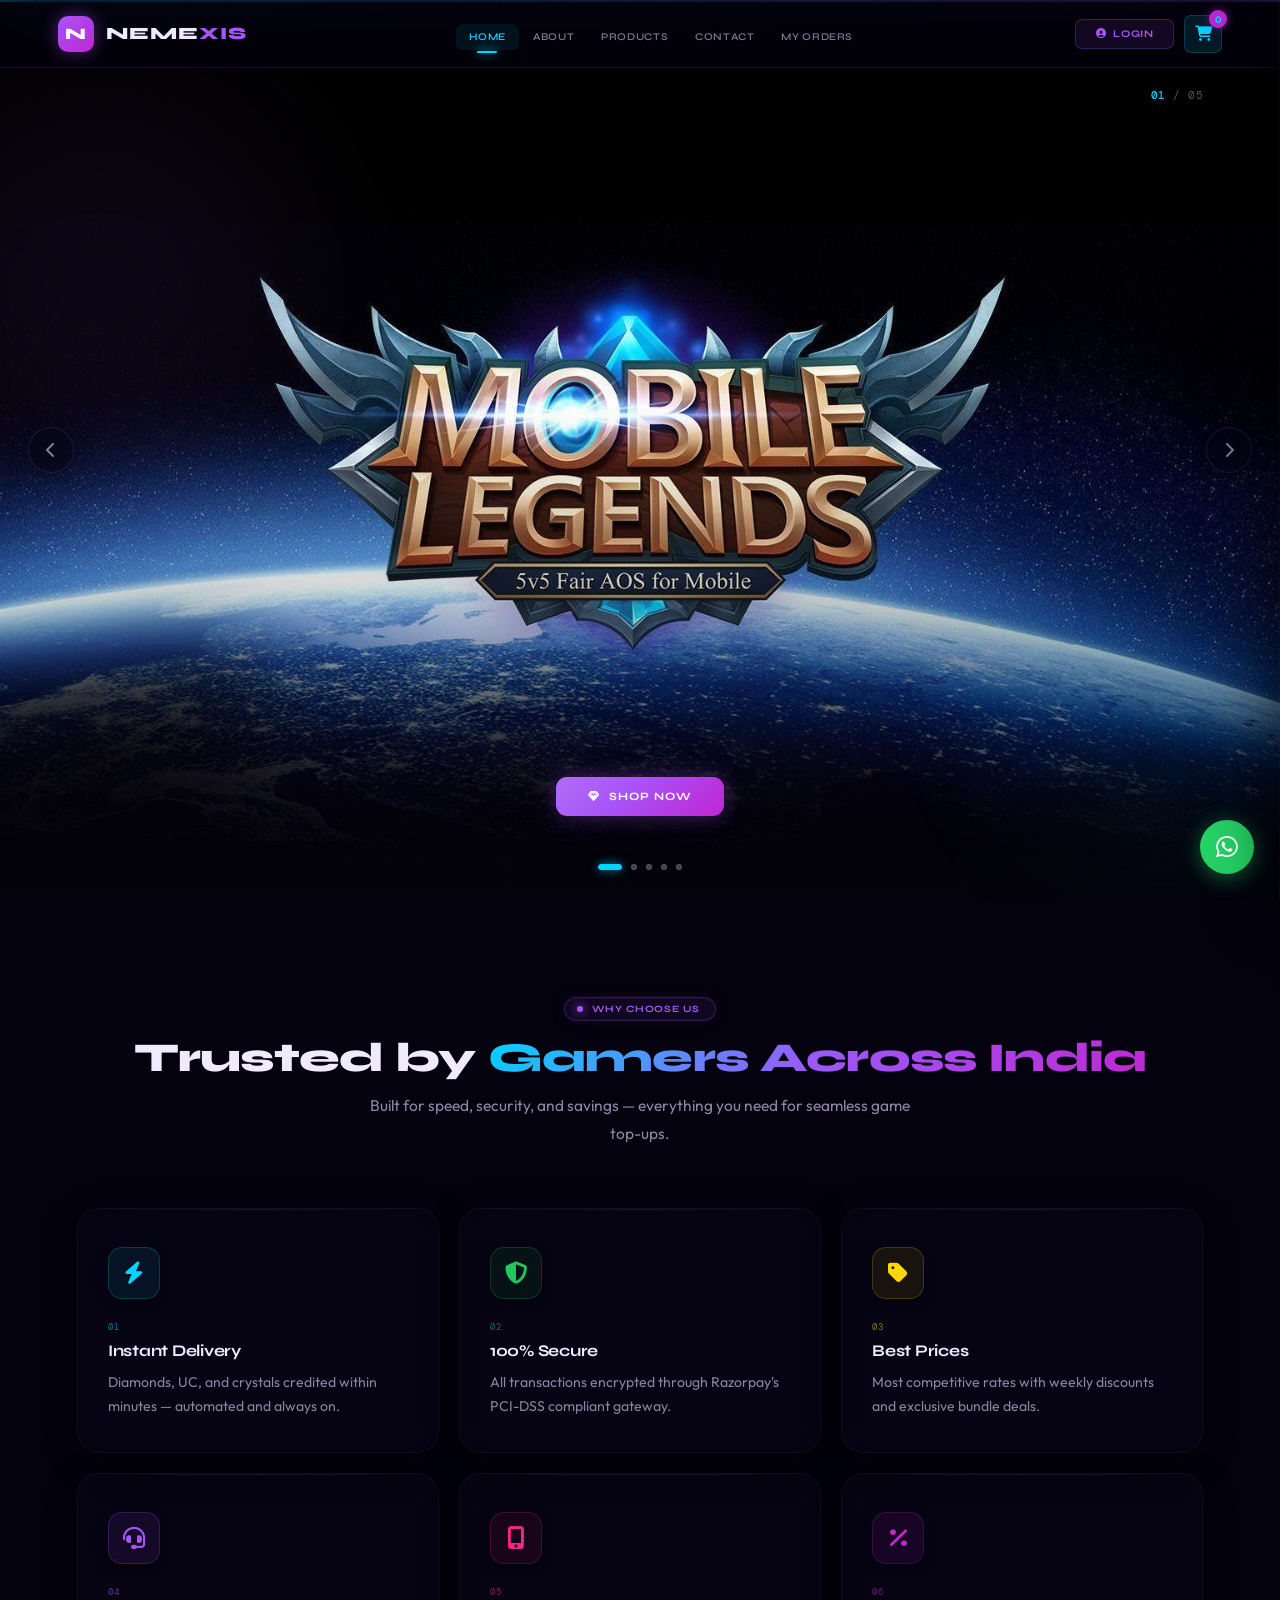
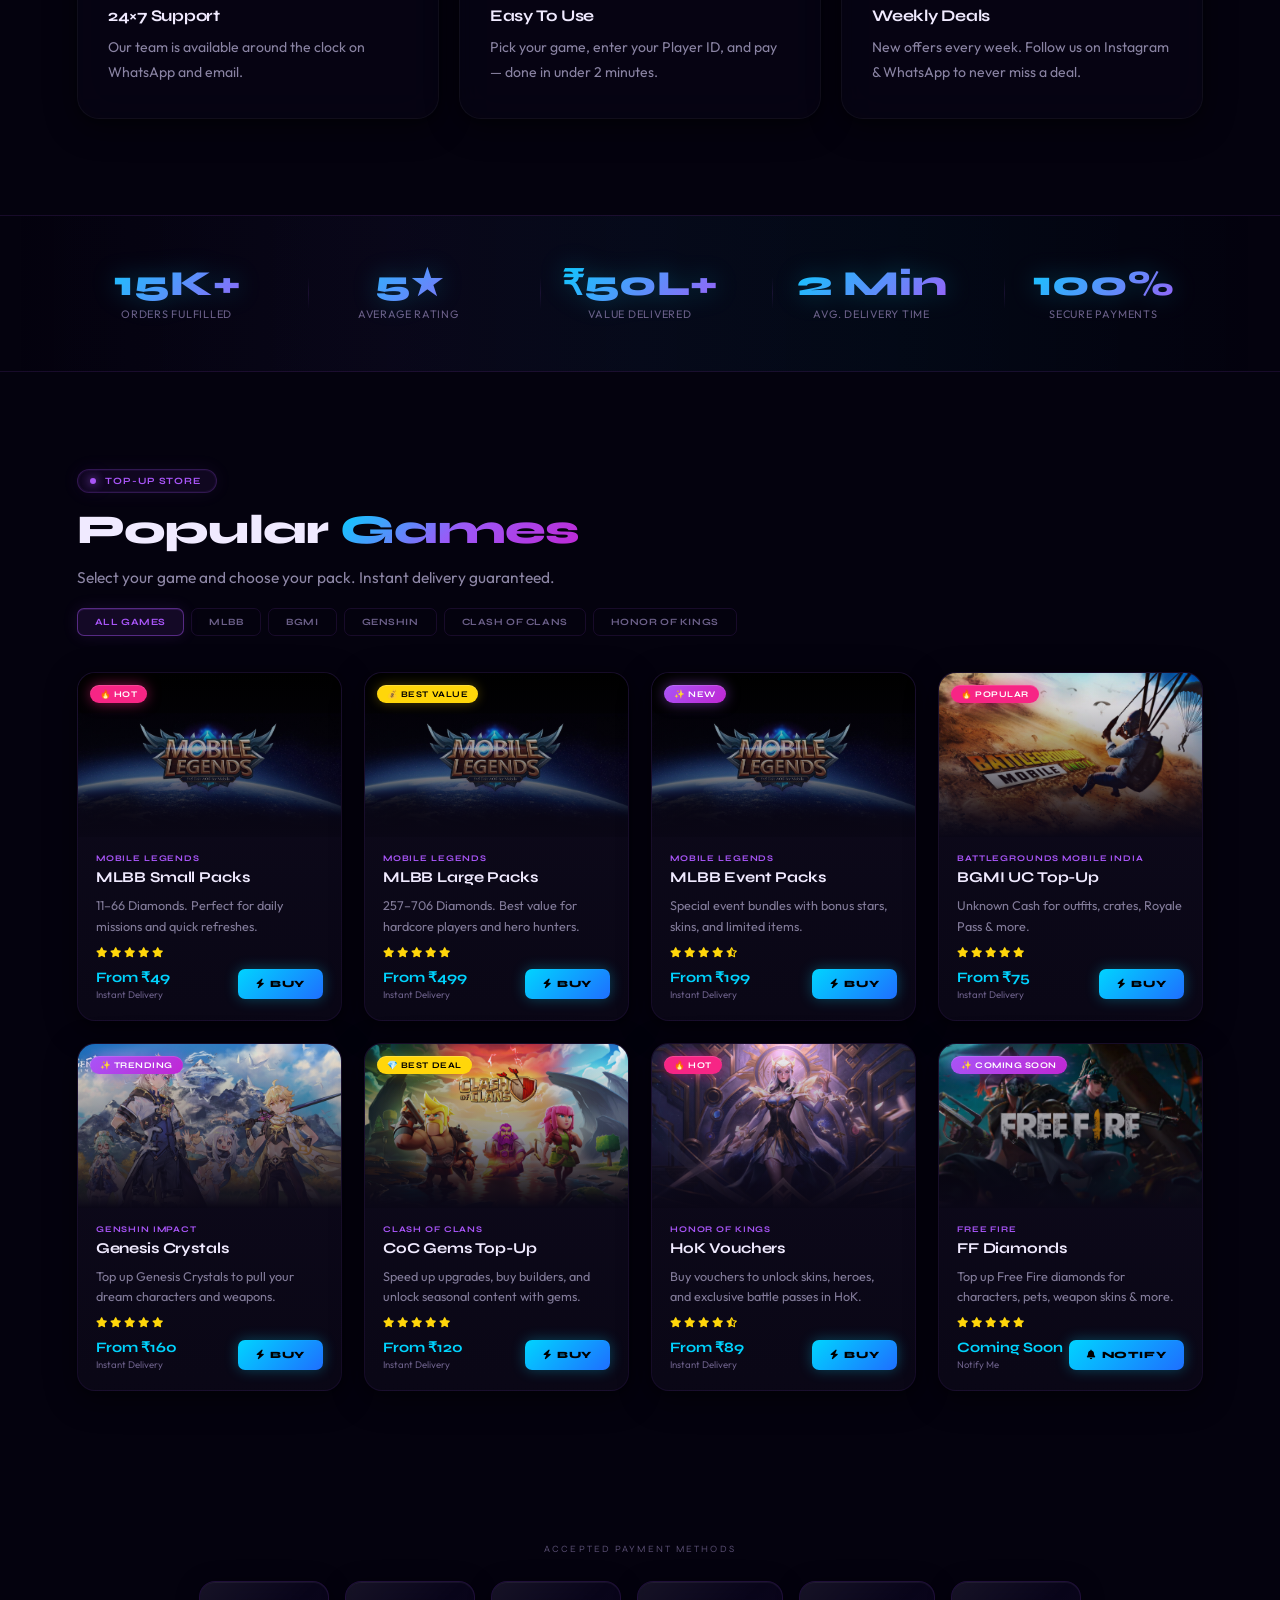
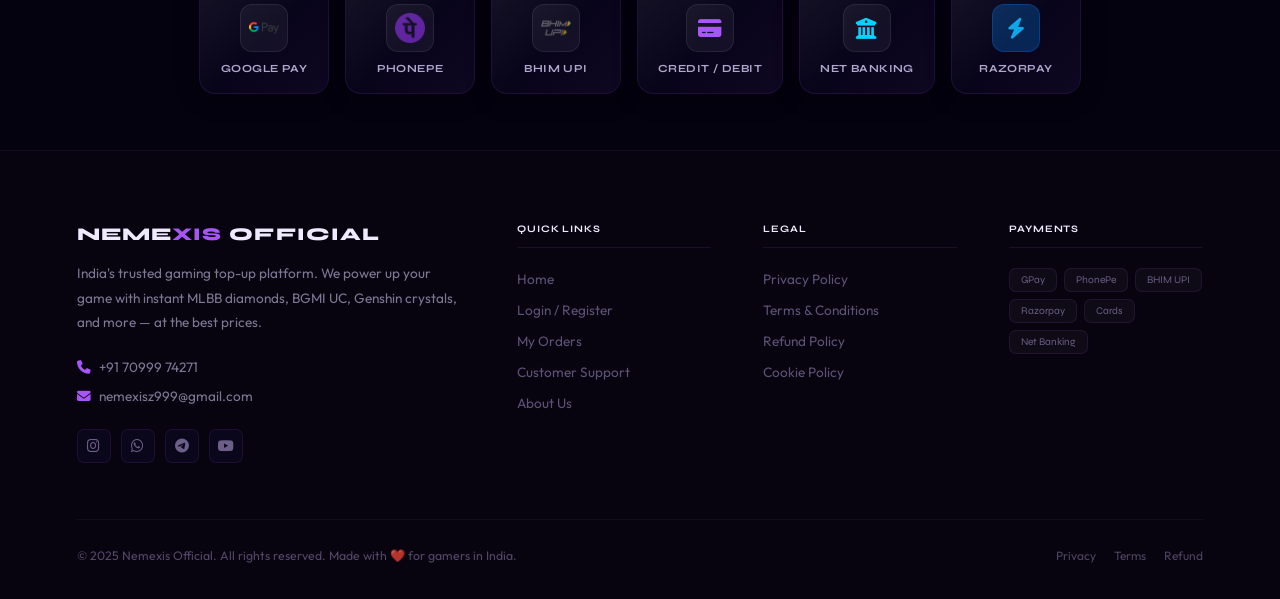
==== frontend/index.html @ e5adbbf3 "Add files via upload" ====
<!DOCTYPE html>
<html lang="en">
<head>
  <meta charset="UTF-8" />
  <meta name="viewport" content="width=device-width, initial-scale=1.0" />
  <title>NEMEXIS OFFICIAL – Premium Gaming Top-Up Store</title>
  <link rel="preconnect" href="https://fonts.googleapis.com" />
  <link rel="preconnect" href="https://fonts.gstatic.com" crossorigin />
  <link href="https://fonts.googleapis.com/css2?family=Syne:wght@400;500;600;700;800&family=Outfit:wght@300;400;500;600;700&family=DM+Mono:ital,wght@0,300;0,400;0,500;1,300&display=swap" rel="stylesheet" />
  <link rel="stylesheet" href="https://cdnjs.cloudflare.com/ajax/libs/font-awesome/6.5.0/css/all.min.css" />

  <!-- ============================================================
       ADDED: Razorpay Checkout SDK — loads the payment popup
  ============================================================ -->
  <script src="https://checkout.razorpay.com/v1/checkout.js"></script>

  <style>
    /* ============================================================
       NEMEXIS DESIGN SYSTEM — CSS VARIABLES
    ============================================================ */
    :root {
      --bg-void:        #04020e;
      --bg-deep:        #07040f;
      --bg-card:        #0c0820;
      --bg-glass:       rgba(12, 8, 32, 0.75);
      --bg-glass-light: rgba(255,255,255,0.035);
      --cyan:           #00d4ff;
      --cyan-dim:       rgba(0,212,255,0.12);
      --cyan-glow:      rgba(0,212,255,0.5);
      --purple:         #a855f7;
      --purple-bright:  #c026d3;
      --purple-dim:     rgba(168,85,247,0.15);
      --purple-glow:    rgba(168,85,247,0.45);
      --blue:           #1e6fff;
      --pink:           #f72585;
      --gold:           #ffd60a;
      --green:          #22c55e;
      --text-white:     #f0eaff;
      --text-sub:       #b0a8cc;
      --text-dim:       #6b5f88;
      --border-glass:   rgba(168,85,247,0.12);
      --border-cyan:    rgba(0,212,255,0.2);
      --border-bright:  rgba(0,212,255,0.45);
      --border-purple:  rgba(168,85,247,0.4);
      --font-display:   'Syne', sans-serif;
      --font-body:      'Outfit', sans-serif;
      --font-ui:        'Outfit', sans-serif;
      --ease:           cubic-bezier(0.4,0,0.2,1);
      --spring:         cubic-bezier(0.34,1.56,0.64,1);
      --transition:     0.32s cubic-bezier(0.4,0,0.2,1);
      --radius:         16px;
      --radius-sm:      10px;
      --shadow-cyan:    0 0 30px rgba(0,212,255,0.3), 0 0 80px rgba(0,212,255,0.08);
      --shadow-purple:  0 0 30px rgba(168,85,247,0.35), 0 0 80px rgba(168,85,247,0.1);
      --shadow-card:    0 20px 60px rgba(0,0,0,0.4), 0 4px 20px rgba(0,0,0,0.3);
    }

    /* ============================================================
       RESET & BASE
    ============================================================ */
    *, *::before, *::after { margin:0; padding:0; box-sizing:border-box; }
    html { scroll-behavior:smooth; font-size:16px; }
    body {
      background: var(--bg-void);
      color: var(--text-white);
      font-family: var(--font-body);
      overflow-x: hidden;
      min-height: 100vh;
    }
    a { text-decoration:none; color:inherit; }
    ul { list-style:none; }
    img { display:block; max-width:100%; }
    button { cursor:pointer; border:none; background:none; font-family:inherit; color:inherit; }

    /* ============================================================
       SCROLLBAR
    ============================================================ */
    ::-webkit-scrollbar { width:5px; }
    ::-webkit-scrollbar-track { background:var(--bg-void); }
    ::-webkit-scrollbar-thumb {
      background: linear-gradient(var(--purple), var(--cyan));
      border-radius:3px;
    }

    /* ============================================================
       GLOBAL AMBIENT BACKGROUND
    ============================================================ */
    .bg-ambient {
      position: fixed;
      inset: 0;
      pointer-events: none;
      z-index: 0;
      overflow: hidden;
    }
    .bg-ambient::before {
      content: '';
      position: absolute;
      width: 900px; height: 900px;
      background: radial-gradient(circle, rgba(168,85,247,0.07) 0%, transparent 65%);
      top: -300px; right: -200px;
      animation: ambientDrift 18s ease-in-out infinite alternate;
    }
    .bg-ambient::after {
      content: '';
      position: absolute;
      width: 700px; height: 700px;
      background: radial-gradient(circle, rgba(0,212,255,0.055) 0%, transparent 65%);
      bottom: -200px; left: -150px;
      animation: ambientDrift 22s ease-in-out infinite alternate-reverse;
    }
    .bg-orb {
      position: absolute;
      border-radius: 50%;
      filter: blur(140px);
      pointer-events: none;
    }
    .orb-mid {
      width: 500px; height: 500px;
      background: rgba(192,38,211,0.045);
      top: 40%; left: 30%;
      transform: translate(-50%,-50%);
      animation: ambientDrift 14s ease-in-out infinite alternate;
    }
    @keyframes ambientDrift {
      0%   { transform: translate(0,0) scale(1); }
      100% { transform: translate(60px, 40px) scale(1.12); }
    }
    .bg-scan {
      position: fixed;
      inset: 0;
      background: repeating-linear-gradient(
        0deg, transparent, transparent 3px,
        rgba(168,85,247,0.008) 3px, rgba(168,85,247,0.008) 4px
      );
      pointer-events: none;
      z-index: 9998;
    }
    .bg-grid {
      position: fixed;
      inset: 0;
      background-image:
        radial-gradient(circle, rgba(168,85,247,0.06) 1px, transparent 1px);
      background-size: 48px 48px;
      pointer-events: none;
      z-index: 0;
    }

    /* ============================================================
       UTILITIES
    ============================================================ */
    .section-pad    { padding: 90px 6%; }
    .section-pad-sm { padding: 50px 6%; }
    .flex-center    { display:flex; align-items:center; justify-content:center; }
    .gradient-text {
      background: linear-gradient(135deg, var(--cyan) 0%, var(--purple) 60%, var(--purple-bright) 100%);
      -webkit-background-clip: text;
      -webkit-text-fill-color: transparent;
      background-clip: text;
    }
    .cyan-text   { color: var(--cyan); }
    .purple-text { color: var(--purple); }

    .glass {
      background: var(--bg-glass);
      border: 1px solid var(--border-glass);
      backdrop-filter: blur(20px) saturate(1.4);
      -webkit-backdrop-filter: blur(20px) saturate(1.4);
    }

    .section-label {
      display: inline-flex;
      align-items: center;
      gap: 8px;
      font-family: var(--font-display);
      font-size: 0.62rem;
      font-weight: 700;
      letter-spacing: 0.07em;
      text-transform: uppercase;
      color: var(--purple);
      background: rgba(168,85,247,0.1);
      border: 1px solid rgba(168,85,247,0.25);
      padding: 5px 14px;
      border-radius: 30px;
      margin-bottom: 14px;
    }
    .section-label::before {
      content: '';
      width: 5px; height: 5px;
      background: var(--purple);
      border-radius: 50%;
      box-shadow: 0 0 8px var(--purple);
      animation: blink 1.8s infinite;
    }
    .section-heading {
      font-family: var(--font-display);
      font-size: clamp(1.8rem, 3.5vw, 2.7rem);
      font-weight: 800;
      line-height: 1.12;
      letter-spacing: -0.01em;
      margin-bottom: 14px;
    }
    .section-sub {
      font-size: 1rem;
      color: var(--text-sub);
      max-width: 540px;
      line-height: 1.75;
      font-family: var(--font-ui);
    }

    .btn-primary {
      display: inline-flex;
      align-items: center;
      gap: 9px;
      padding: 14px 34px;
      background: linear-gradient(135deg, var(--purple) 0%, var(--purple-bright) 100%);
      color: #fff;
      font-family: var(--font-display);
      font-size: 0.72rem;
      font-weight: 700;
      letter-spacing: 0.07em;
      text-transform: uppercase;
      border-radius: 8px;
      border: none;
      position: relative;
      overflow: hidden;
      transition: var(--transition);
      box-shadow: 0 0 25px rgba(168,85,247,0.4), 0 4px 15px rgba(0,0,0,0.3);
    }
    .btn-primary::before {
      content:'';
      position:absolute;
      inset:0;
      background: linear-gradient(135deg, rgba(255,255,255,0.15) 0%, transparent 60%);
      opacity:0;
      transition: var(--transition);
    }
    .btn-primary:hover {
      transform: translateY(-3px) scale(1.02);
      box-shadow: 0 0 45px rgba(168,85,247,0.6), 0 10px 30px rgba(0,0,0,0.35);
    }
    .btn-primary:hover::before { opacity:1; }
    .btn-primary:active { transform:scale(0.97); }

    .btn-secondary {
      display: inline-flex;
      align-items: center;
      gap: 9px;
      padding: 13px 30px;
      background: rgba(0,212,255,0.07);
      color: var(--cyan);
      font-family: var(--font-display);
      font-size: 0.72rem;
      font-weight: 700;
      letter-spacing: 0.06em;
      text-transform: uppercase;
      border-radius: 8px;
      border: 1px solid rgba(0,212,255,0.3);
      transition: var(--transition);
    }
    .btn-secondary:hover {
      background: rgba(0,212,255,0.14);
      border-color: var(--cyan);
      box-shadow: 0 0 25px rgba(0,212,255,0.2);
      transform: translateY(-2px);
    }

    .btn-glow {
      display: inline-flex;
      align-items: center;
      gap: 6px;
      padding: 10px 20px;
      background: linear-gradient(135deg, var(--cyan) 0%, var(--blue) 100%);
      color: #000;
      font-family: var(--font-display);
      font-size: 0.62rem;
      font-weight: 800;
      letter-spacing: 0.05em;
      text-transform: uppercase;
      border-radius: 7px;
      transition: var(--transition);
      box-shadow: 0 0 15px rgba(0,212,255,0.35);
    }
    .btn-glow:hover {
      transform: scale(1.07);
      box-shadow: 0 0 28px rgba(0,212,255,0.6);
    }

    @keyframes blink {
      0%,100% { opacity:1; }
      50%  { opacity:0.25; }
    }
    @keyframes fadeInUp {
      from { opacity:0; transform:translateY(28px); }
      to   { opacity:1; transform:translateY(0); }
    }
    @keyframes fadeIn {
      from { opacity:0; }
      to   { opacity:1; }
    }

    /* ============================================================
       HEADER / NAVBAR
    ============================================================ */
    #header {
      position: fixed;
      top: 0; left: 0; right: 0;
      z-index: 1000;
      display: flex;
      align-items: center;
      justify-content: space-between;
      padding: 0 5%;
      height: 70px;
      background: rgba(4,2,14,0.7);
      border-bottom: 1px solid var(--border-glass);
      backdrop-filter: blur(24px) saturate(1.5);
      -webkit-backdrop-filter: blur(24px) saturate(1.5);
      transition: all 0.4s var(--ease);
    }
    #header.scrolled {
      background: rgba(4,2,14,0.95);
      border-bottom-color: rgba(168,85,247,0.2);
      box-shadow: 0 4px 40px rgba(0,0,0,0.4);
    }

    .logo-wrap {
      display: flex;
      align-items: center;
      gap: 11px;
      text-decoration: none;
    }
    .logo-icon {
      width: 38px; height: 38px;
      background: linear-gradient(135deg, var(--purple), var(--purple-bright));
      border-radius: 10px;
      display: flex; align-items: center; justify-content: center;
      font-family: var(--font-display);
      font-weight: 900;
      font-size: 1rem;
      color: #fff;
      box-shadow: 0 0 20px rgba(168,85,247,0.5);
      flex-shrink: 0;
    }
    .logo-text {
      font-family: var(--font-display);
      font-size: 1.05rem;
      font-weight: 800;
      letter-spacing: 0.05em;
      color: var(--text-white);
    }
    .logo-text .accent { color: var(--purple); }

    #navbar {
      display: flex;
      align-items: center;
      gap: 2px;
    }
    #navbar li a {
      font-family: var(--font-display);
      font-size: 0.65rem;
      font-weight: 600;
      letter-spacing: 0.05em;
      text-transform: uppercase;
      color: var(--text-dim);
      padding: 8px 14px;
      border-radius: 7px;
      transition: var(--transition);
      position: relative;
    }
    #navbar li a:hover,
    #navbar li a.active { color: var(--cyan); background: var(--cyan-dim); }
    #navbar li a.active::after {
      content:'';
      position:absolute;
      bottom:-2px; left:50%;
      transform:translateX(-50%);
      width:18px; height:2px;
      background: var(--cyan);
      border-radius:2px;
      box-shadow: 0 0 8px var(--cyan);
    }

    .nav-actions {
      display: flex;
      align-items: center;
      gap: 10px;
    }
    .nav-login-btn {
      display: inline-flex;
      align-items: center;
      gap: 7px;
      padding: 8px 18px;
      background: rgba(168,85,247,0.1);
      color: var(--purple);
      font-family: var(--font-display);
      font-size: 0.64rem;
      font-weight: 700;
      letter-spacing: 0.05em;
      text-transform: uppercase;
      border-radius: 7px;
      border: 1px solid rgba(168,85,247,0.25);
      transition: var(--transition);
    }
    .nav-login-btn:hover {
      background: rgba(168,85,247,0.18);
      border-color: var(--purple);
      box-shadow: 0 0 18px rgba(168,85,247,0.25);
    }
    .nav-cart-btn {
      position: relative;
      width: 40px; height: 40px;
      background: var(--cyan-dim);
      border: 1px solid var(--border-cyan);
      border-radius: 10px;
      display: flex; align-items: center; justify-content: center;
      color: var(--cyan);
      font-size: 0.95rem;
      transition: var(--transition);
    }
    .nav-cart-btn:hover {
      border-color: var(--cyan);
      box-shadow: 0 0 18px rgba(0,212,255,0.25);
    }
    .cart-badge {
      position: absolute;
      top: -6px; right: -6px;
      min-width: 18px; height: 18px;
      background: var(--purple-bright);
      border-radius: 9px;
      font-size: 0.6rem;
      font-weight: 700;
      display: flex; align-items: center; justify-content: center;
      font-family: var(--font-ui);
      padding: 0 4px;
      box-shadow: 0 0 10px rgba(192,38,211,0.6);
    }
    .hamburger {
      display: none;
      flex-direction: column;
      gap: 5px;
      width: 28px;
      cursor: pointer;
    }
    .hamburger span {
      display: block;
      height: 2px;
      border-radius: 2px;
      transition: var(--transition);
    }
    .hamburger span:nth-child(1) { background: var(--purple); }
    .hamburger span:nth-child(2) { background: var(--cyan); width: 70%; }
    .hamburger span:nth-child(3) { background: var(--purple); }

    /* ============================================================
       HERO SECTION
    ============================================================ */
    #hero {
      position: relative;
      width: 100%;
      height: 100vh;
      min-height: 580px;
      overflow: hidden;
    }

    .hero-slider {
      position: absolute;
      inset: 0;
      z-index: 0;
    }
    .hero-slide {
      position: absolute;
      inset: 0;
      opacity: 0;
      transform: scale(1.07);
      transition: opacity 1.1s cubic-bezier(0.4,0,0.2,1),
                  transform 1.1s cubic-bezier(0.4,0,0.2,1);
      will-change: opacity, transform;
    }
    .hero-slide.active {
      opacity: 1;
      transform: scale(1);
      z-index: 1;
    }
    .hero-slide.exit {
      opacity: 0;
      transform: scale(0.96);
      z-index: 0;
    }

    .slide-img {
      position: absolute;
      inset: 0;
      background-size: cover;
      background-position: center;
      background-repeat: no-repeat;
    }
    .slide-img::after {
      content: '';
      position: absolute;
      inset: 0;
      background: linear-gradient(to top,
        rgba(4,2,14,0.75) 0%,
        rgba(4,2,14,0.2) 28%,
        transparent 55%);
    }

    .slide-1 .slide-img { background-image: url('./assets/products/mlbb-main.jpg');    background-color: #0d0622; }
    .slide-2 .slide-img { background-image: url('./assets/products/bgmi-main.jpg');    background-color: #04101e; }
    .slide-3 .slide-img { background-image: url('./assets/products/genshin-main.jpg'); background-color: #100618; }
    .slide-4 .slide-img { background-image: url('./assets/products/coc-main.jpg');     background-color: #0a100a; }
    .slide-5 .slide-img { background-image: url('./assets/products/hok-main.jpg');     background-color: #0e0416; }

    .slide-content {
      position: absolute;
      bottom: 0; left: 0; right: 0;
      z-index: 3;
      display: flex;
      justify-content: center;
      padding-bottom: 84px;
    }
    .slide-actions {
      display: flex;
      gap: 14px;
      align-items: center;
      opacity: 0;
      transform: translateY(22px);
      transition: opacity 0.65s 0.35s ease, transform 0.65s 0.35s ease;
    }
    .hero-slide.active .slide-actions { opacity: 1; transform: translateY(0); }

    .slider-arrow {
      position: absolute;
      top: 50%;
      transform: translateY(-50%);
      z-index: 10;
      width: 50px; height: 50px;
      background: rgba(4,2,14,0.4);
      border: 1px solid rgba(168,85,247,0.2);
      backdrop-filter: blur(18px);
      -webkit-backdrop-filter: blur(18px);
      border-radius: 50%;
      display: flex; align-items: center; justify-content: center;
      color: rgba(255,255,255,0.5);
      font-size: 1rem;
      cursor: pointer;
      transition: all 0.3s var(--ease);
      box-shadow: 0 4px 20px rgba(0,0,0,0.3);
    }
    .slider-arrow:hover {
      background: rgba(168,85,247,0.18);
      border-color: var(--purple);
      color: #fff;
      box-shadow: 0 0 22px rgba(168,85,247,0.35);
      transform: translateY(-50%) scale(1.08);
    }
    .slider-arrow:active { transform: translateY(-50%) scale(0.95); }
    .slider-prev { left: 28px; }
    .slider-next { right: 28px; }

    .slider-dots {
      position: absolute;
      bottom: 30px;
      left: 50%;
      transform: translateX(-50%);
      z-index: 10;
      display: flex;
      align-items: center;
      gap: 9px;
    }
    .slider-dot {
      width: 7px; height: 7px;
      border-radius: 50%;
      background: rgba(255,255,255,0.25);
      border: 1px solid rgba(255,255,255,0.1);
      cursor: pointer;
      transition: all 0.35s var(--ease);
    }
    .slider-dot.active {
      background: var(--cyan);
      border-color: var(--cyan);
      width: 26px;
      border-radius: 4px;
      box-shadow: 0 0 10px rgba(0,212,255,0.6);
    }
    .slider-dot:hover:not(.active) { background: rgba(168,85,247,0.5); border-color: var(--purple); }

    .slider-progress {
      position: absolute;
      top: 0; left: 0; right: 0;
      height: 2px;
      z-index: 10;
      background: rgba(255,255,255,0.05);
    }
    .slider-progress-bar {
      height: 100%;
      width: 0%;
      background: linear-gradient(90deg, var(--cyan), var(--purple));
      box-shadow: 0 0 8px rgba(0,212,255,0.4);
      transition: width linear;
    }

    .slider-counter {
      position: absolute;
      top: 88px; right: 6%;
      z-index: 10;
      font-family: 'DM Mono', monospace;
      font-size: 0.7rem;
      font-weight: 400;
      letter-spacing: 0.04em;
      color: rgba(255,255,255,0.32);
    }
    .slider-counter .cur { color: var(--cyan); font-weight: 500; }

    .hero-glow {
      position: absolute;
      border-radius: 50%;
      filter: blur(80px);
      pointer-events: none;
      z-index: 2;
    }
    .hero-glow-1 { width:400px; height:400px; background:rgba(168,85,247,0.07); top:10%; left:-100px; animation: ambientDrift 10s ease-in-out infinite alternate; }
    .hero-glow-2 { width:350px; height:350px; background:rgba(0,212,255,0.05); bottom:5%; right:-80px; animation: ambientDrift 13s ease-in-out infinite alternate-reverse; }

    .hero-particles { position: absolute; inset: 0; overflow: hidden; pointer-events: none; z-index: 2; }
    .particle { position: absolute; border-radius: 50%; animation: particleFly linear infinite; }
    @keyframes particleFly {
      0%   { transform: translateY(110vh) translateX(0); opacity:0; }
      8%   { opacity:1; } 92% { opacity:1; }
      100% { transform: translateY(-30px) translateX(var(--drift,30px)); opacity:0; }
    }

    @media (max-width: 768px) {
      .slider-arrow { width:38px; height:38px; font-size:0.85rem; }
      .slider-prev { left:12px; } .slider-next { right:12px; }
    }
    @media (max-width: 520px) {
      .slider-counter { display:none; }
      .slide-content { padding-bottom:68px; }
    }

    /* ============================================================
       FEATURES SECTION
    ============================================================ */
    #features {
      position: relative;
      z-index: 1;
    }
    .features-intro { text-align: center; margin-bottom: 64px; }
    .features-grid {
      display: grid;
      grid-template-columns: repeat(3, 1fr);
      gap: 22px;
    }
    @media (max-width: 900px) { .features-grid { grid-template-columns: repeat(2,1fr); } }
    @media (max-width: 540px) { .features-grid { grid-template-columns: 1fr; } }

    .feature-card {
      position: relative;
      padding: 40px 32px 36px;
      border-radius: 20px;
      background: rgba(8,5,20,0.72);
      border: 1px solid rgba(255,255,255,0.055);
      backdrop-filter: blur(20px) saturate(1.3);
      -webkit-backdrop-filter: blur(20px) saturate(1.3);
      transition: transform 0.38s cubic-bezier(0.34,1.4,0.64,1),
                  border-color 0.3s ease, box-shadow 0.3s ease;
      overflow: hidden;
      cursor: default;
      box-shadow: 0 4px 28px rgba(0,0,0,0.3);
    }
    .feature-card::before {
      content: '';
      position: absolute;
      top: 0; left: 10%; right: 10%;
      height: 1px;
      background: linear-gradient(90deg, transparent, rgba(255,255,255,0.1), transparent);
    }
    .feature-card::after {
      content: '';
      position: absolute;
      inset: 0; border-radius: 20px;
      background: radial-gradient(ellipse at 50% 0%, var(--fc-glow, rgba(168,85,247,0.09)) 0%, transparent 65%);
      opacity: 0;
      transition: opacity 0.35s ease;
      pointer-events: none;
    }
    .feature-card:hover { transform: translateY(-8px); }
    .feature-card:hover::after { opacity: 1; }

    .feature-card:nth-child(1) {
      --fc-glow: rgba(0,212,255,0.1);
      --fc-accent: #00d4ff;
      --fc-icon-bg: rgba(0,212,255,0.08);
      --fc-icon-border: rgba(0,212,255,0.2);
    }
    .feature-card:nth-child(2) {
      --fc-glow: rgba(34,197,94,0.09);
      --fc-accent: #22c55e;
      --fc-icon-bg: rgba(34,197,94,0.08);
      --fc-icon-border: rgba(34,197,94,0.2);
    }
    .feature-card:nth-child(3) {
      --fc-glow: rgba(255,214,10,0.08);
      --fc-accent: #ffd60a;
      --fc-icon-bg: rgba(255,214,10,0.08);
      --fc-icon-border: rgba(255,214,10,0.18);
    }
    .feature-card:nth-child(4) {
      --fc-glow: rgba(168,85,247,0.1);
      --fc-accent: #a855f7;
      --fc-icon-bg: rgba(168,85,247,0.09);
      --fc-icon-border: rgba(168,85,247,0.22);
    }
    .feature-card:nth-child(5) {
      --fc-glow: rgba(247,37,133,0.09);
      --fc-accent: #f72585;
      --fc-icon-bg: rgba(247,37,133,0.08);
      --fc-icon-border: rgba(247,37,133,0.2);
    }
    .feature-card:nth-child(6) {
      --fc-glow: rgba(192,38,211,0.1);
      --fc-accent: #c026d3;
      --fc-icon-bg: rgba(192,38,211,0.09);
      --fc-icon-border: rgba(192,38,211,0.2);
    }
    .feature-card:hover {
      border-color: var(--fc-accent);
      box-shadow:
        0 16px 48px rgba(0,0,0,0.35),
        0 0 0 1px rgba(255,255,255,0.04),
        0 0 40px color-mix(in srgb, var(--fc-accent) 10%, transparent);
    }

    .feature-icon-wrap {
      width: 56px; height: 56px;
      border-radius: 16px;
      background: var(--fc-icon-bg, rgba(168,85,247,0.09));
      border: 1px solid var(--fc-icon-border, rgba(168,85,247,0.22));
      display: flex; align-items: center; justify-content: center;
      font-size: 1.4rem;
      color: var(--fc-accent, var(--purple));
      margin-bottom: 24px;
      transition: transform 0.32s cubic-bezier(0.34,1.5,0.64,1), box-shadow 0.3s ease;
      position: relative; z-index: 1;
    }
    .feature-card:hover .feature-icon-wrap {
      transform: scale(1.12);
      box-shadow: 0 0 22px color-mix(in srgb, var(--fc-accent) 35%, transparent);
    }

    .feature-card-num {
      font-family: 'DM Mono', monospace;
      font-size: 0.6rem;
      font-weight: 400;
      letter-spacing: 0.05em;
      color: var(--fc-accent, var(--purple));
      opacity: 0.55;
      margin-bottom: 10px;
      position: relative; z-index: 1;
    }

    .feature-card h4 {
      font-family: var(--font-display);
      font-size: 1rem;
      font-weight: 700;
      letter-spacing: -0.01em;
      color: var(--text-white);
      margin-bottom: 12px;
      position: relative; z-index: 1;
    }
    .feature-card p {
      font-size: 0.9rem;
      color: var(--text-sub);
      line-height: 1.7;
      font-family: var(--font-ui);
      font-weight: 400;
      position: relative; z-index: 1;
    }

    .feature-card-bar {
      position: absolute;
      bottom: 0; left: 0; right: 0;
      height: 2px;
      background: linear-gradient(90deg, transparent, var(--fc-accent, var(--purple)), transparent);
      opacity: 0;
      transition: opacity 0.3s ease;
    }
    .feature-card:hover .feature-card-bar { opacity: 1; }

    /* ============================================================
       TRUST / STATS BAR
    ============================================================ */
    #trust-bar {
      position: relative;
      z-index: 1;
      border-top: 1px solid var(--border-glass);
      border-bottom: 1px solid var(--border-glass);
      background: linear-gradient(90deg, transparent, rgba(168,85,247,0.04) 50%, transparent);
      padding: 44px 6%;
      overflow: hidden;
    }
    #trust-bar::before {
      content:'';
      position:absolute;
      inset:0;
      background: linear-gradient(90deg, transparent, rgba(0,212,255,0.025) 50%, transparent);
    }
    .trust-grid {
      display: grid;
      grid-template-columns: repeat(auto-fit, minmax(140px,1fr));
      gap: 32px;
      text-align: center;
      position: relative;
    }
    .trust-item { position:relative; }
    .trust-item + .trust-item::before {
      content:'';
      position:absolute;
      left:0; top:50%;
      transform:translateY(-50%);
      height:40px; width:1px;
      background: var(--border-glass);
    }
    .trust-num {
      font-family: var(--font-display);
      font-size: 2.1rem;
      font-weight: 900;
      line-height:1;
      margin-bottom: 7px;
      background: linear-gradient(135deg, var(--cyan), var(--purple));
      -webkit-background-clip: text;
      -webkit-text-fill-color: transparent;
      background-clip: text;
    }
    .trust-label {
      font-size: 0.72rem;
      color: var(--text-dim);
      letter-spacing: 0.05em;
      text-transform: uppercase;
      font-family: var(--font-ui);
    }

    /* ============================================================
       PRODUCTS SECTION
    ============================================================ */
    #products { position:relative; z-index:1; }
    .products-header {
      display: flex;
      align-items: flex-end;
      justify-content: space-between;
      flex-wrap: wrap;
      gap: 24px;
      margin-bottom: 40px;
    }
    .cat-tabs {
      display: flex;
      gap: 8px;
      flex-wrap: wrap;
      margin-top: 18px;
    }
    .cat-tab {
      padding: 7px 18px;
      border-radius: 7px;
      border: 1px solid var(--border-glass);
      background: transparent;
      color: var(--text-dim);
      font-family: var(--font-display);
      font-size: 0.62rem;
      font-weight: 700;
      letter-spacing: 0.05em;
      text-transform: uppercase;
      cursor: pointer;
      transition: var(--transition);
    }
    .cat-tab.active, .cat-tab:hover {
      border-color: rgba(168,85,247,0.4);
      color: var(--purple);
      background: rgba(168,85,247,0.08);
    }
    .cat-tab.active { box-shadow: 0 0 14px rgba(168,85,247,0.15); }

    .products-grid {
      display: grid;
      grid-template-columns: repeat(4, 1fr);
      gap: 22px;
    }

    .prod-card {
      position: relative;
      border-radius: var(--radius);
      overflow: hidden;
      border: 1px solid var(--border-glass);
      background: var(--bg-card);
      cursor: pointer;
      transition: transform 0.35s var(--ease), box-shadow 0.35s var(--ease), border-color 0.35s var(--ease);
    }
    .prod-card::after {
      content:'';
      position:absolute;
      inset:0;
      border-radius: var(--radius);
      box-shadow: inset 0 0 0 1px rgba(168,85,247,0);
      transition: box-shadow 0.35s var(--ease);
      pointer-events:none;
      z-index:5;
    }
    .prod-card:hover {
      border-color: rgba(168,85,247,0.4);
      transform: translateY(-10px) scale(1.015);
      box-shadow: var(--shadow-purple), var(--shadow-card);
    }
    .prod-card:hover::after {
      box-shadow: inset 0 0 0 1px rgba(168,85,247,0.3);
    }

    .prod-img-wrap {
      position: relative;
      overflow: hidden;
      aspect-ratio: 4/3;
    }
    .prod-img {
      width: 100%;
      height: 100%;
      object-fit: cover;
      transition: transform 0.55s var(--ease);
    }
    .prod-card:hover .prod-img { transform: scale(1.09); }

    .prod-img-overlay {
      position: absolute;
      inset: 0;
      background: linear-gradient(to top, var(--bg-card) 0%, rgba(12,8,32,0.3) 60%, transparent 100%);
    }

    .prod-badge {
      position: absolute;
      top: 12px; left: 12px;
      padding: 4px 11px;
      border-radius: 30px;
      font-family: var(--font-display);
      font-size: 0.56rem;
      font-weight: 700;
      letter-spacing: 0.05em;
      text-transform: uppercase;
      z-index: 3;
    }
    .badge-hot  { background: var(--pink); color:#fff; box-shadow: 0 0 12px rgba(247,37,133,0.5); }
    .badge-new  { background: linear-gradient(135deg,var(--purple),var(--purple-bright)); color:#fff; box-shadow: 0 0 12px rgba(168,85,247,0.5); }
    .badge-sale { background: var(--gold); color:#000; }

    .prod-cart-btn {
      position: absolute;
      top: 12px; right: 12px;
      width: 36px; height: 36px;
      background: rgba(4,2,14,0.75);
      border: 1px solid var(--border-glass);
      border-radius: 9px;
      display: flex; align-items: center; justify-content: center;
      color: var(--cyan);
      font-size: 0.9rem;
      opacity:0;
      transition: var(--transition);
      backdrop-filter: blur(8px);
      z-index: 3;
    }
    .prod-card:hover .prod-cart-btn { opacity:1; }
    .prod-cart-btn:hover {
      background: var(--cyan);
      color: #000;
      border-color: var(--cyan);
      box-shadow: 0 0 14px rgba(0,212,255,0.5);
    }

    .prod-body { padding: 18px 18px 22px; }
    .prod-game-tag {
      font-family: var(--font-display);
      font-size: 0.56rem;
      font-weight: 700;
      letter-spacing: 0.08em;
      text-transform: uppercase;
      color: var(--purple);
      margin-bottom: 6px;
    }
    .prod-name {
      font-family: var(--font-display);
      font-size: 0.95rem;
      font-weight: 700;
      color: var(--text-white);
      margin-bottom: 6px;
      line-height: 1.3;
    }
    .prod-desc {
      font-size: 0.8rem;
      color: var(--text-sub);
      line-height: 1.6;
      margin-bottom: 12px;
      font-family: var(--font-ui);
    }
    .prod-stars {
      display: flex;
      align-items: center;
      gap: 2px;
      margin-bottom: 14px;
    }
    .prod-stars i { font-size: 0.65rem; color: var(--gold); }
    .prod-price-row {
      display: flex;
      align-items: center;
      justify-content: space-between;
    }
    .prod-price {
      font-family: var(--font-display);
      font-size: 0.88rem;
      font-weight: 700;
      color: var(--cyan);
    }
    .prod-price small {
      display: block;
      font-size: 0.62rem;
      font-weight: 400;
      color: var(--text-dim);
      font-family: var(--font-ui);
    }

    /* ============================================================
       PAYMENT BAR
    ============================================================ */
    #payment-bar {
      position: relative;
      z-index: 1;
      text-align: center;
    }
    .payment-bar-label {
      font-family: var(--font-display);
      font-size: 0.62rem;
      color: var(--text-dim);
      letter-spacing: 0.2em;
      text-transform: uppercase;
      margin-bottom: 28px;
    }
    .payment-icons-row {
      display: flex;
      align-items: stretch;
      justify-content: center;
      gap: 16px;
      flex-wrap: wrap;
    }
    .pay-chip {
      display: flex;
      flex-direction: column;
      align-items: center;
      justify-content: center;
      gap: 10px;
      min-width: 130px;
      padding: 22px 20px 18px;
      background: rgba(12, 8, 32, 0.6);
      border: 1px solid rgba(168,85,247,0.15);
      border-radius: 16px;
      font-family: var(--font-display);
      font-size: 0.68rem;
      font-weight: 700;
      letter-spacing: 0.04em;
      color: var(--text-sub);
      text-transform: uppercase;
      transition: all 0.35s cubic-bezier(0.4,0,0.2,1);
      backdrop-filter: blur(22px) saturate(1.5);
      -webkit-backdrop-filter: blur(22px) saturate(1.5);
      position: relative;
      overflow: hidden;
      cursor: default;
      box-shadow: 0 4px 24px rgba(0,0,0,0.3), inset 0 1px 0 rgba(255,255,255,0.05);
    }
    /* inner shimmer layer */
    .pay-chip::before {
      content: '';
      position: absolute;
      inset: 0;
      background: linear-gradient(135deg,
        rgba(255,255,255,0.06) 0%,
        transparent 50%,
        rgba(168,85,247,0.04) 100%);
      border-radius: inherit;
      opacity: 1;
      pointer-events: none;
    }
    /* bottom glow line */
    .pay-chip::after {
      content: '';
      position: absolute;
      bottom: 0; left: 20%; right: 20%;
      height: 1px;
      background: linear-gradient(90deg, transparent, rgba(168,85,247,0.4), transparent);
      opacity: 0;
      transition: opacity 0.35s ease;
    }
    .pay-chip:hover {
      transform: translateY(-5px) scale(1.04);
      border-color: rgba(168,85,247,0.5);
      color: var(--text-white);
      background: rgba(168,85,247,0.12);
      box-shadow:
        0 0 30px rgba(168,85,247,0.2),
        0 12px 40px rgba(0,0,0,0.4),
        inset 0 1px 0 rgba(255,255,255,0.08);
    }
    .pay-chip:hover::after { opacity: 1; }
    .pay-chip-icon {
      display: flex;
      align-items: center;
      justify-content: center;
      width: 48px; height: 48px;
      border-radius: 12px;
      background: rgba(255,255,255,0.05);
      border: 1px solid rgba(255,255,255,0.08);
      flex-shrink: 0;
      transition: all 0.35s ease;
    }
    .pay-chip:hover .pay-chip-icon {
      background: rgba(168,85,247,0.12);
      border-color: rgba(168,85,247,0.3);
    }
    .pay-chip img {
      width: 30px; height: 30px;
      object-fit: contain;
      border-radius: 6px;
      display: block;
    }
    .pay-chip .pay-chip-icon i {
      font-size: 1.3rem;
    }
    .pay-chip-label {
      position: relative;
      z-index: 1;
    }

    /* ============================================================
       FOOTER
    ============================================================ */
    footer {
      position: relative;
      z-index: 1;
      background: var(--bg-deep);
      border-top: 1px solid var(--border-glass);
      padding: 64px 6% 32px;
    }
    .footer-grid {
      display: grid;
      grid-template-columns: 2fr 1fr 1fr 1fr;
      gap: 44px;
      margin-bottom: 52px;
    }
    .footer-brand h2 {
      font-family: var(--font-display);
      font-size: 1.1rem;
      font-weight: 800;
      letter-spacing: 0.05em;
      margin-bottom: 14px;
    }
    .footer-brand h2 .accent { color: var(--purple); }
    .footer-brand p {
      font-size: 0.86rem;
      color: var(--text-sub);
      line-height: 1.75;
      font-family: var(--font-ui);
      margin-bottom: 20px;
    }
    .footer-contact p {
      font-size: 0.82rem;
      color: var(--text-dim);
      font-family: var(--font-ui);
      margin-bottom: 5px;
    }
    .social-row { display:flex; gap:10px; margin-top:20px; }
    .social-btn {
      width: 36px; height: 36px;
      border-radius: 9px;
      background: var(--bg-glass);
      border: 1px solid var(--border-glass);
      display: flex; align-items: center; justify-content: center;
      color: var(--text-dim);
      font-size: 0.9rem;
      transition: var(--transition);
      backdrop-filter: blur(8px);
    }
    .social-btn:hover {
      border-color: var(--purple);
      color: var(--purple);
      box-shadow: 0 0 14px rgba(168,85,247,0.25);
    }
    .footer-col h4 {
      font-family: var(--font-display);
      font-size: 0.65rem;
      font-weight: 700;
      letter-spacing: 0.07em;
      text-transform: uppercase;
      color: var(--text-white);
      margin-bottom: 18px;
      padding-bottom: 10px;
      border-bottom: 1px solid var(--border-glass);
    }
    .footer-col ul li { margin-bottom: 10px; }
    .footer-col ul li a {
      font-size: 0.86rem;
      color: var(--text-dim);
      font-family: var(--font-ui);
      transition: var(--transition);
    }
    .footer-col ul li a:hover { color: var(--cyan); }
    .footer-pay-chips { display:flex; flex-wrap:wrap; gap:7px; margin-top:6px; }
    .footer-pay-chip {
      background: rgba(255,255,255,0.04);
      border: 1px solid var(--border-glass);
      border-radius: 6px;
      padding: 5px 10px;
      font-size: 0.66rem;
      font-family: var(--font-display);
      color: var(--text-dim);
    }
    .footer-bottom {
      border-top: 1px solid var(--border-glass);
      padding-top: 26px;
      display: flex;
      align-items: center;
      justify-content: space-between;
      flex-wrap: wrap;
      gap: 12px;
    }
    .footer-bottom p {
      font-size: 0.78rem;
      color: var(--text-dim);
      font-family: var(--font-ui);
    }
    .footer-bottom-links { display:flex; gap:18px; }
    .footer-bottom-links a {
      font-size: 0.76rem;
      color: var(--text-dim);
      font-family: var(--font-ui);
      transition: var(--transition);
    }
    .footer-bottom-links a:hover { color: var(--purple); }

    /* ============================================================
       WHATSAPP FLOAT
    ============================================================ */
    .wa-float {
      position: fixed;
      bottom: 28px; right: 28px;
      width: 58px; height: 58px;
      background: #25d366;
      border-radius: 50%;
      display: flex; align-items: center; justify-content: center;
      font-size: 1.55rem;
      color: #fff;
      z-index: 990;
      transition: var(--transition);
      box-shadow: 0 4px 24px rgba(37,211,102,0.5);
      animation: waPulse 3s ease-in-out infinite;
    }
    .wa-float:hover {
      transform: scale(1.14);
      box-shadow: 0 6px 36px rgba(37,211,102,0.75);
    }
    @keyframes waPulse {
      0%,100% { box-shadow: 0 4px 24px rgba(37,211,102,0.5); }
      50% { box-shadow: 0 4px 40px rgba(37,211,102,0.8), 0 0 0 10px rgba(37,211,102,0.08); }
    }

    /* ============================================================
       MODALS
    ============================================================ */
    .modal-overlay {
      position: fixed;
      inset: 0;
      background: rgba(4,2,14,0.9);
      backdrop-filter: blur(14px);
      z-index: 2000;
      display: flex;
      align-items: center;
      justify-content: center;
      padding: 20px;
      opacity:0;
      pointer-events:none;
      transition: opacity 0.3s ease;
    }
    .modal-overlay.active { opacity:1; pointer-events:all; }

    .modal-box {
      background: var(--bg-card);
      border: 1px solid rgba(168,85,247,0.25);
      border-radius: 22px;
      width: 100%;
      max-width: 560px;
      max-height: 90vh;
      overflow-y: auto;
      box-shadow: var(--shadow-purple), 0 50px 120px rgba(0,0,0,0.65);
      transform: translateY(32px) scale(0.96);
      transition: transform 0.38s var(--spring);
    }
    .modal-overlay.active .modal-box { transform: translateY(0) scale(1); }
    .modal-box::-webkit-scrollbar { width: 4px; }
    .modal-box::-webkit-scrollbar-thumb { background:var(--border-glass); border-radius:2px; }

    .modal-header {
      padding: 24px 26px 18px;
      border-bottom: 1px solid var(--border-glass);
      display: flex;
      align-items: center;
      justify-content: space-between;
    }
    .modal-title {
      font-family: var(--font-display);
      font-size: 0.95rem;
      font-weight: 700;
      letter-spacing: 0.06em;
      color: var(--text-white);
    }
    .modal-close {
      width: 32px; height: 32px;
      border-radius: 8px;
      background: rgba(255,255,255,0.05);
      border: 1px solid var(--border-glass);
      color: var(--text-dim);
      font-size: 0.9rem;
      display: flex; align-items: center; justify-content: center;
      cursor:pointer;
      transition: var(--transition);
    }
    .modal-close:hover { color: var(--pink); border-color:var(--pink); }
    .modal-body { padding: 22px 26px; }

    .modal-game-header {
      display: flex;
      align-items: center;
      gap: 14px;
      margin-bottom: 22px;
      padding-bottom: 18px;
      border-bottom: 1px solid var(--border-glass);
    }
    .modal-game-img {
      width: 68px; height: 48px;
      border-radius: 10px;
      object-fit: cover;
      border: 1px solid var(--border-glass);
      background: var(--bg-deep);
      flex-shrink:0;
    }
    .modal-game-title {
      font-family: var(--font-display);
      font-size: 1.05rem;
      font-weight: 700;
      color: var(--text-white);
    }
    .modal-game-tag {
      font-size: 0.72rem;
      color: var(--text-dim);
      font-family: var(--font-ui);
    }

    .form-group { margin-bottom: 18px; }
    .form-label {
      display: block;
      font-family: var(--font-display);
      font-size: 0.62rem;
      font-weight: 700;
      letter-spacing: 0.07em;
      text-transform: uppercase;
      color: var(--text-dim);
      margin-bottom: 8px;
    }
    .form-input {
      width: 100%;
      background: rgba(255,255,255,0.04);
      border: 1px solid var(--border-glass);
      border-radius: 9px;
      padding: 12px 16px;
      color: var(--text-white);
      font-family: var(--font-ui);
      font-size: 0.9rem;
      transition: var(--transition);
      outline: none;
    }
    .form-input:focus {
      border-color: rgba(168,85,247,0.5);
      box-shadow: 0 0 18px rgba(168,85,247,0.12);
    }
    .form-input::placeholder { color: var(--text-dim); }

    .packs-label {
      font-family: var(--font-display);
      font-size: 0.62rem;
      font-weight: 700;
      letter-spacing: 0.07em;
      text-transform: uppercase;
      color: var(--text-dim);
      margin-bottom: 12px;
    }
    .packs-grid {
      display: grid;
      grid-template-columns: repeat(auto-fill, minmax(130px,1fr));
      gap: 10px;
      margin-bottom: 22px;
    }
    .pack-option {
      border: 1px solid var(--border-glass);
      border-radius: 10px;
      padding: 14px 10px;
      text-align: center;
      cursor: pointer;
      transition: var(--transition);
      background: rgba(255,255,255,0.02);
    }
    .pack-option:hover {
      border-color: rgba(168,85,247,0.4);
      background: rgba(168,85,247,0.07);
    }
    .pack-option.selected {
      border-color: var(--purple);
      background: rgba(168,85,247,0.12);
      box-shadow: 0 0 18px rgba(168,85,247,0.2);
    }
    .pack-amount {
      font-family: var(--font-display);
      font-size: 0.9rem;
      font-weight: 700;
      color: var(--text-white);
      margin-bottom: 4px;
    }
    .pack-unit { font-size:0.62rem; color:var(--text-dim); font-family:var(--font-ui); margin-bottom:8px; }
    .pack-price { font-family:var(--font-display); font-size:0.82rem; font-weight:700; color:var(--cyan); }
    .pack-save { font-size:0.58rem; color:var(--gold); font-family:var(--font-ui); margin-top:3px; }

    /* ============================================================
       ADDED: Player ID warning banner in shop modal
    ============================================================ */
    .player-id-warning {
      display: flex;
      align-items: flex-start;
      gap: 9px;
      background: rgba(255, 193, 7, 0.07);
      border: 1px solid rgba(255, 193, 7, 0.28);
      border-radius: 9px;
      padding: 10px 13px;
      margin-bottom: 16px;
      font-family: var(--font-ui);
      font-size: 0.78rem;
      color: #ffd60a;
      line-height: 1.55;
    }
    .player-id-warning i {
      margin-top: 1px;
      flex-shrink: 0;
      font-size: 0.85rem;
    }

    /* ============================================================
       ADDED: Payment trust bar below Pay button
    ============================================================ */
    .payment-trust-bar {
      display: flex;
      justify-content: center;
      align-items: center;
      gap: 18px;
      margin-top: 14px;
      flex-wrap: wrap;
    }
    .payment-trust-item {
      display: flex;
      align-items: center;
      gap: 5px;
      font-family: var(--font-ui);
      font-size: 0.7rem;
      color: var(--text-dim);
    }
    .payment-trust-item i {
      font-size: 0.75rem;
    }
    .payment-trust-item:nth-child(1) i { color: var(--green); }
    .payment-trust-item:nth-child(2) i { color: var(--cyan); }
    .payment-trust-item:nth-child(3) i { color: #25d366; }

    .checkout-summary {
      background: rgba(168,85,247,0.05);
      border: 1px solid rgba(168,85,247,0.15);
      border-radius: 10px;
      padding: 16px;
      margin-bottom: 20px;
    }
    .checkout-row {
      display: flex;
      justify-content: space-between;
      font-size: 0.84rem;
      font-family: var(--font-ui);
      color: var(--text-dim);
      margin-bottom: 8px;
    }
    .checkout-row.total {
      font-family: var(--font-display);
      font-size: 0.95rem;
      font-weight: 700;
      color: var(--purple);
      border-top: 1px solid var(--border-glass);
      padding-top: 10px;
      margin-top: 8px;
      margin-bottom: 0;
    }

    .auth-tabs {
      display: flex;
      border-radius: 8px;
      overflow: hidden;
      border: 1px solid var(--border-glass);
      margin-bottom: 22px;
    }
    .auth-tab {
      flex:1;
      padding: 11px;
      text-align: center;
      font-family: var(--font-display);
      font-size: 0.66rem;
      font-weight: 700;
      letter-spacing: 0.05em;
      text-transform: uppercase;
      color: var(--text-dim);
      cursor: pointer;
      transition: var(--transition);
      background: transparent;
    }
    .auth-tab.active {
      background: linear-gradient(135deg, var(--purple), var(--purple-bright));
      color: #fff;
    }

    /* ============================================================
       CART SIDEBAR
    ============================================================ */
    .cart-backdrop {
      position: fixed;
      inset: 0;
      background: rgba(4,2,14,0.6);
      z-index: 2990;
      display: none;
      backdrop-filter: blur(4px);
    }
    .cart-backdrop.open { display:block; }
    .cart-sidebar {
      position: fixed;
      top:0; right:0;
      width: 370px;
      height: 100vh;
      background: var(--bg-card);
      border-left: 1px solid rgba(168,85,247,0.2);
      z-index: 3000;
      transform: translateX(100%);
      transition: transform 0.4s var(--ease);
      display: flex;
      flex-direction: column;
      box-shadow: -10px 0 70px rgba(0,0,0,0.5);
    }
    .cart-sidebar.open { transform: translateX(0); }
    .cart-header {
      padding: 22px;
      border-bottom: 1px solid var(--border-glass);
      display: flex;
      align-items: center;
      justify-content: space-between;
    }
    .cart-title {
      font-family: var(--font-display);
      font-size: 0.9rem;
      font-weight: 700;
    }
    .cart-items { flex:1; overflow-y:auto; padding: 18px; }
    .cart-empty {
      text-align: center;
      padding: 60px 20px;
      color: var(--text-dim);
    }
    .cart-empty i { font-size:3rem; color:var(--border-glass); margin-bottom:16px; display:block; }
    .cart-empty p { font-size:0.86rem; font-family:var(--font-ui); }
    .cart-item {
      display: flex;
      gap: 12px;
      padding: 12px 0;
      border-bottom: 1px solid var(--border-glass);
    }
    .cart-item-img {
      width: 58px; height: 40px;
      border-radius: 7px;
      object-fit: cover;
      background: var(--bg-deep);
      border: 1px solid var(--border-glass);
      flex-shrink:0;
    }
    .cart-item-info { flex:1; }
    .cart-item-name { font-family:var(--font-display); font-size:0.75rem; font-weight:600; color:var(--text-white); margin-bottom:3px; }
    .cart-item-pack { font-size:0.7rem; color:var(--text-dim); font-family:var(--font-ui); }
    .cart-item-price { font-family:var(--font-display); font-size:0.85rem; font-weight:700; color:var(--cyan); margin-top:5px; }
    .cart-item-remove { color:var(--text-dim); font-size:0.78rem; cursor:pointer; transition:var(--transition); padding:4px; }
    .cart-item-remove:hover { color:var(--pink); }
    .cart-footer {
      padding: 18px 22px;
      border-top: 1px solid var(--border-glass);
    }
    .cart-total-row {
      display: flex;
      justify-content: space-between;
      font-family: var(--font-display);
      font-size: 0.9rem;
      font-weight: 700;
      color: var(--text-white);
      margin-bottom: 14px;
    }
    .cart-total-amount { color: var(--cyan); }

    /* ============================================================
       TOAST
    ============================================================ */
    .toast-container {
      position: fixed;
      bottom: 100px; right: 26px;
      z-index: 5000;
      display: flex;
      flex-direction: column;
      gap: 9px;
    }
    .toast {
      background: var(--bg-card);
      border: 1px solid rgba(168,85,247,0.3);
      border-radius: 10px;
      padding: 13px 16px;
      display: flex;
      align-items: center;
      gap: 11px;
      min-width: 250px;
      box-shadow: var(--shadow-purple);
      animation: toastIn 0.4s var(--spring) forwards;
    }
    .toast.success { border-color: rgba(34,197,94,0.4); }
    .toast.success i { color: var(--green); }
    .toast.error { border-color: rgba(247,37,133,0.4); }
    .toast.error i { color: var(--pink); }
    .toast i { font-size:1.05rem; }
    .toast-msg { font-size:0.83rem; color:var(--text-white); font-family:var(--font-ui); }
    @keyframes toastIn {
      from { transform:translateX(44px); opacity:0; }
      to   { transform:translateX(0); opacity:1; }
    }

    /* ============================================================
       SCROLL REVEAL
    ============================================================ */
    .reveal {
      opacity:0;
      transform: translateY(32px);
      transition: opacity 0.65s var(--ease), transform 0.65s var(--ease);
    }
    .reveal.visible { opacity:1; transform:translateY(0); }

    /* ============================================================
       RESPONSIVE
    ============================================================ */
    @media (max-width: 1200px) {
      .products-grid { grid-template-columns: repeat(3, 1fr); }
    }
    @media (max-width: 1024px) {
      .footer-grid { grid-template-columns: 1fr 1fr; }
    }
    @media (max-width: 768px) {
      .section-pad { padding: 64px 5%; }
      #hero { padding: 110px 5% 64px; }
      .hero-title { font-size: clamp(2.2rem, 9vw, 3.8rem); }
      .hero-stat { padding: 0 20px; }
      .hero-stat-num { font-size: 1.5rem; }
      .products-grid { grid-template-columns: repeat(2, 1fr); }
      .footer-grid { grid-template-columns: 1fr; gap: 30px; }
      .footer-bottom { flex-direction: column; text-align: center; }
      #navbar {
        position: fixed;
        top: 70px; left: 0; right: 0;
        background: rgba(4,2,14,0.98);
        flex-direction: column;
        padding: 20px;
        gap: 4px;
        border-bottom: 1px solid var(--border-glass);
        display: none;
        backdrop-filter: blur(20px);
      }
      #navbar.open { display:flex; }
      .hamburger { display:flex; }
      .nav-login-btn { display:none; }
      .cart-sidebar { width: 100%; }
      .trust-item + .trust-item::before { display:none; }
    }
    @media (max-width: 520px) {
      .products-grid { grid-template-columns: repeat(2,1fr); gap: 14px; }
      .packs-grid { grid-template-columns: repeat(2,1fr); }
      .hero-trust { gap: 10px; }
      .hero-stat { padding: 0 14px; }
    }
    @media (max-width: 400px) {
      .products-grid { grid-template-columns: 1fr; }
    }

    /* ============================================================
       NEMEXIS PREMIUM POLISH — REFINEMENT LAYER v2
       Enhances spacing, micro-interactions, depth, and consistency
       without touching layout or color identity.
    ============================================================ */

    /* ── 1. DESIGN TOKEN UPGRADES ─────────────────────────────── */
    :root {
      /* Tightened transition for snappier feel */
      --transition:       0.22s cubic-bezier(0.4, 0, 0.2, 1);
      --transition-slow:  0.38s cubic-bezier(0.4, 0, 0.2, 1);
      --transition-spring: 0.42s cubic-bezier(0.34, 1.56, 0.64, 1);

      /* Richer card shadows */
      --shadow-card:      0 8px 32px rgba(0,0,0,0.45), 0 2px 8px rgba(0,0,0,0.3);
      --shadow-card-hover:0 24px 64px rgba(0,0,0,0.55), 0 4px 16px rgba(0,0,0,0.35);

      /* Consistent border radius tokens */
      --radius:    18px;
      --radius-sm: 11px;
      --radius-xs: 7px;

      /* Inner glow tokens */
      --glow-purple-inner: inset 0 1px 0 rgba(168,85,247,0.15);
      --glow-cyan-inner:   inset 0 1px 0 rgba(0,212,255,0.12);
    }

    /* ── 2. BODY FONT RENDERING ───────────────────────────────── */
    body {
      -webkit-font-smoothing: antialiased;
      -moz-osx-font-smoothing: grayscale;
      text-rendering: optimizeLegibility;
    }

    /* ── 3. SCROLLBAR — THICKER, MORE PREMIUM ─────────────────── */
    ::-webkit-scrollbar { width: 6px; }
    ::-webkit-scrollbar-track { background: rgba(4,2,14,0.8); }
    ::-webkit-scrollbar-thumb {
      background: linear-gradient(180deg, var(--purple) 0%, var(--cyan) 100%);
      border-radius: 6px;
      border: 1px solid rgba(255,255,255,0.05);
    }

    /* ── 4. HEADER / NAVBAR REFINEMENTS ───────────────────────── */
    #header {
      height: 68px;
      padding: 0 4.5%;
      /* Sharper separator line on scroll */
    }
    #header.scrolled {
      background: rgba(4,2,14,0.97);
      border-bottom-color: rgba(168,85,247,0.18);
      box-shadow:
        0 1px 0 rgba(168,85,247,0.08),
        0 4px 40px rgba(0,0,0,0.5),
        0 0 80px rgba(168,85,247,0.04);
    }

    /* Logo: tighter glow, subtle hover lift */
    .logo-wrap {
      gap: 12px;
      transition: var(--transition);
    }
    .logo-wrap:hover { opacity: 0.9; }
    .logo-icon {
      width: 36px; height: 36px;
      border-radius: 10px;
      box-shadow:
        0 0 18px rgba(168,85,247,0.45),
        var(--glow-purple-inner);
      transition: var(--transition);
    }
    .logo-wrap:hover .logo-icon {
      box-shadow:
        0 0 28px rgba(168,85,247,0.65),
        var(--glow-purple-inner);
      transform: scale(1.05);
    }
    .logo-text {
      font-size: 1.08rem;
      letter-spacing: 0.06em;
    }

    /* Nav links: cleaner active state, better hover */
    #navbar { gap: 1px; }
    #navbar li a {
      font-size: 0.64rem;
      letter-spacing: 0.06em;
      padding: 7px 13px;
      border-radius: var(--radius-xs);
      color: rgba(176,168,204,0.7);
      transition: color var(--transition), background var(--transition);
    }
    #navbar li a:hover {
      color: var(--cyan);
      background: rgba(0,212,255,0.07);
    }
    #navbar li a.active {
      color: var(--cyan);
      background: rgba(0,212,255,0.08);
    }
    /* Active underline: slightly wider + centered more precisely */
    #navbar li a.active::after {
      width: 20px;
      bottom: -3px;
      box-shadow: 0 0 10px var(--cyan), 0 0 20px rgba(0,212,255,0.3);
    }

    /* Nav action buttons */
    .nav-login-btn {
      padding: 8px 20px;
      border-radius: var(--radius-xs);
      font-size: 0.63rem;
      letter-spacing: 0.06em;
      transition: color var(--transition), background var(--transition),
                  border-color var(--transition), box-shadow var(--transition),
                  transform var(--transition);
    }
    .nav-login-btn:hover {
      transform: translateY(-1px);
      background: rgba(168,85,247,0.16);
      border-color: rgba(168,85,247,0.5);
      box-shadow: 0 0 20px rgba(168,85,247,0.2), var(--glow-purple-inner);
    }
    .nav-cart-btn {
      width: 38px; height: 38px;
      border-radius: var(--radius-xs);
      transition: var(--transition);
    }
    .nav-cart-btn:hover {
      background: rgba(0,212,255,0.1);
      border-color: rgba(0,212,255,0.5);
      box-shadow: 0 0 20px rgba(0,212,255,0.2), var(--glow-cyan-inner);
      transform: translateY(-1px);
    }

    /* ── 5. SECTION LABEL — PREMIUM PILL ──────────────────────── */
    .section-label {
      font-size: 0.6rem;
      letter-spacing: 0.1em;
      padding: 5px 15px 5px 12px;
      border-radius: 100px;
      background: rgba(168,85,247,0.08);
      border-color: rgba(168,85,247,0.22);
      box-shadow: 0 0 18px rgba(168,85,247,0.08), inset 0 0 0 1px rgba(168,85,247,0.06);
      gap: 9px;
    }
    .section-label::before {
      width: 6px; height: 6px;
      box-shadow: 0 0 10px var(--purple), 0 0 20px rgba(168,85,247,0.4);
    }

    /* ── 6. SECTION HEADINGS — TIGHTER HIERARCHY ──────────────── */
    .section-heading {
      font-size: clamp(1.75rem, 3.2vw, 2.6rem);
      line-height: 1.1;
      letter-spacing: -0.02em;
      margin-bottom: 12px;
    }
    .section-sub {
      font-size: 0.97rem;
      line-height: 1.8;
      color: rgba(176,168,204,0.8);
    }

    /* ── 7. BUTTON REFINEMENTS ─────────────────────────────────── */

    /* Primary: richer gradient, inner highlight, crisp active */
    .btn-primary {
      padding: 13px 32px;
      font-size: 0.7rem;
      letter-spacing: 0.08em;
      border-radius: var(--radius-sm);
      background: linear-gradient(135deg, #b06ef5 0%, var(--purple) 40%, var(--purple-bright) 100%);
      box-shadow:
        0 0 22px rgba(168,85,247,0.38),
        0 4px 16px rgba(0,0,0,0.3),
        var(--glow-purple-inner);
      transition: transform var(--transition), box-shadow var(--transition),
                  background var(--transition), opacity var(--transition);
    }
    .btn-primary::before {
      background: linear-gradient(135deg, rgba(255,255,255,0.18) 0%, transparent 55%);
    }
    .btn-primary:hover {
      transform: translateY(-2px) scale(1.018);
      box-shadow:
        0 0 40px rgba(168,85,247,0.55),
        0 8px 28px rgba(0,0,0,0.4),
        var(--glow-purple-inner);
    }
    .btn-primary:active {
      transform: scale(0.975) translateY(0);
      box-shadow:
        0 0 16px rgba(168,85,247,0.35),
        0 2px 8px rgba(0,0,0,0.3);
    }
    .btn-primary:disabled {
      opacity: 0.45;
      cursor: not-allowed;
      transform: none !important;
    }

    /* Secondary: matched sizing to primary */
    .btn-secondary {
      padding: 12px 28px;
      font-size: 0.7rem;
      letter-spacing: 0.07em;
      border-radius: var(--radius-sm);
      transition: transform var(--transition), box-shadow var(--transition),
                  background var(--transition), border-color var(--transition);
    }
    .btn-secondary:hover {
      transform: translateY(-2px);
      background: rgba(0,212,255,0.12);
      box-shadow: 0 0 24px rgba(0,212,255,0.18), var(--glow-cyan-inner);
    }
    .btn-secondary:active { transform: scale(0.975); }

    /* Glow (Buy) button: tighter + crisper */
    .btn-glow {
      padding: 9px 18px;
      font-size: 0.6rem;
      letter-spacing: 0.06em;
      border-radius: var(--radius-xs);
      box-shadow: 0 0 14px rgba(0,212,255,0.3), var(--glow-cyan-inner);
      transition: transform var(--transition), box-shadow var(--transition);
    }
    .btn-glow:hover {
      transform: translateY(-1px) scale(1.05);
      box-shadow: 0 0 26px rgba(0,212,255,0.55), 0 4px 16px rgba(0,0,0,0.3);
    }
    .btn-glow:active { transform: scale(0.96); }

    /* ── 8. FEATURE CARDS — PREMIUM DEPTH ─────────────────────── */
    .feature-card {
      padding: 38px 30px 34px;
      border-radius: 22px;
      border-color: rgba(255,255,255,0.045);
      box-shadow: var(--shadow-card);
      transition:
        transform var(--transition-slow) cubic-bezier(0.34, 1.4, 0.64, 1),
        border-color var(--transition),
        box-shadow var(--transition);
    }
    /* Top shimmer line: wider, more visible */
    .feature-card::before {
      left: 5%; right: 5%;
      background: linear-gradient(90deg,
        transparent,
        rgba(255,255,255,0.08),
        transparent);
    }
    .feature-card:hover {
      transform: translateY(-7px);
      border-color: var(--fc-accent);
      box-shadow:
        0 20px 56px rgba(0,0,0,0.45),
        0 0 0 1px rgba(255,255,255,0.04),
        0 0 48px color-mix(in srgb, var(--fc-accent) 12%, transparent);
    }
    .feature-icon-wrap {
      width: 52px; height: 52px;
      border-radius: 14px;
      margin-bottom: 22px;
      box-shadow: 0 4px 16px rgba(0,0,0,0.2);
      transition: transform var(--transition-spring), box-shadow var(--transition);
    }
    .feature-card:hover .feature-icon-wrap {
      transform: scale(1.1) translateY(-2px);
      box-shadow: 0 0 24px color-mix(in srgb, var(--fc-accent) 38%, transparent);
    }
    .feature-card h4 {
      font-size: 1.02rem;
      letter-spacing: -0.015em;
      margin-bottom: 10px;
    }
    .feature-card p {
      font-size: 0.88rem;
      line-height: 1.72;
      color: rgba(176,168,204,0.78);
    }
    .feature-card-num {
      font-size: 0.58rem;
      letter-spacing: 0.08em;
      margin-bottom: 8px;
    }
    .feature-card-bar {
      height: 1.5px;
      background: linear-gradient(
        90deg,
        transparent 0%,
        color-mix(in srgb, var(--fc-accent) 70%, transparent) 35%,
        var(--fc-accent) 50%,
        color-mix(in srgb, var(--fc-accent) 70%, transparent) 65%,
        transparent 100%
      );
    }

    /* ── 9. TRUST BAR — MORE PRESENCE ─────────────────────────── */
    #trust-bar {
      padding: 50px 6%;
      background:
        linear-gradient(90deg, transparent 0%, rgba(168,85,247,0.035) 30%, rgba(0,212,255,0.025) 70%, transparent 100%);
    }
    .trust-num {
      font-size: 2.2rem;
      margin-bottom: 6px;
      filter: drop-shadow(0 0 12px rgba(0,212,255,0.25));
    }
    .trust-label {
      font-size: 0.68rem;
      letter-spacing: 0.07em;
    }
    .trust-item + .trust-item::before {
      height: 32px;
      background: linear-gradient(180deg, transparent, var(--border-glass), transparent);
    }

    /* ── 10. PRODUCT CARDS — PREMIUM REFINEMENTS ──────────────── */
    .prod-card {
      border-radius: var(--radius);
      border-color: rgba(168,85,247,0.08);
      background: linear-gradient(180deg, rgba(14,10,28,0.98) 0%, rgba(10,7,22,0.99) 100%);
      box-shadow: var(--shadow-card);
      transition:
        transform 0.3s cubic-bezier(0.34, 1.4, 0.64, 1),
        box-shadow var(--transition),
        border-color var(--transition);
    }
    .prod-card:hover {
      transform: translateY(-8px) scale(1.012);
      border-color: rgba(168,85,247,0.45);
      box-shadow: var(--shadow-card-hover),
        0 0 0 1px rgba(168,85,247,0.12),
        0 0 40px rgba(168,85,247,0.12);
    }
    .prod-img-wrap { aspect-ratio: 16/10; }
    .prod-img { transition: transform 0.6s cubic-bezier(0.4,0,0.2,1); }
    .prod-card:hover .prod-img { transform: scale(1.07); }

    /* Overlay: richer gradient for better text contrast */
    .prod-img-overlay {
      background: linear-gradient(
        to top,
        rgba(10,7,22,1) 0%,
        rgba(10,7,22,0.45) 45%,
        transparent 100%
      );
    }

    /* Badge: slightly tighter, crisper */
    .prod-badge {
      padding: 4px 10px;
      font-size: 0.54rem;
      letter-spacing: 0.06em;
    }
    .badge-hot {
      box-shadow: 0 0 14px rgba(247,37,133,0.55), inset 0 1px 0 rgba(255,255,255,0.15);
    }
    .badge-new {
      box-shadow: 0 0 14px rgba(168,85,247,0.5), inset 0 1px 0 rgba(255,255,255,0.15);
    }
    .badge-sale {
      box-shadow: 0 0 12px rgba(255,214,10,0.3), inset 0 1px 0 rgba(255,255,255,0.2);
    }

    /* Cart button: smooth reveal */
    .prod-cart-btn {
      width: 34px; height: 34px;
      border-radius: var(--radius-xs);
      opacity: 0;
      transform: translateY(-4px) scale(0.92);
      transition: opacity var(--transition), transform var(--transition),
                  background var(--transition), border-color var(--transition),
                  box-shadow var(--transition);
    }
    .prod-card:hover .prod-cart-btn {
      opacity: 1;
      transform: translateY(0) scale(1);
    }
    .prod-cart-btn:hover {
      background: var(--cyan);
      border-color: var(--cyan);
      color: #000;
      box-shadow: 0 0 16px rgba(0,212,255,0.5);
      transform: scale(1.08);
    }

    /* Product body: better spacing */
    .prod-body { padding: 16px 18px 20px; }
    .prod-game-tag {
      font-size: 0.54rem;
      letter-spacing: 0.1em;
      margin-bottom: 5px;
    }
    .prod-name {
      font-size: 0.94rem;
      letter-spacing: -0.01em;
      margin-bottom: 7px;
    }
    .prod-desc {
      font-size: 0.79rem;
      line-height: 1.65;
      margin-bottom: 10px;
      color: rgba(176,168,204,0.72);
    }
    .prod-stars { gap: 3px; margin-bottom: 12px; }
    .prod-stars i { font-size: 0.63rem; }
    .prod-price { font-size: 0.9rem; }
    .prod-price small { font-size: 0.6rem; margin-top: 2px; }

    /* ── 11. CAT TABS — CONSISTENT PILL SYSTEM ─────────────────── */
    .cat-tabs { gap: 7px; margin-top: 16px; }
    .cat-tab {
      padding: 7px 17px;
      font-size: 0.6rem;
      letter-spacing: 0.06em;
      border-radius: var(--radius-xs);
      transition: color var(--transition), background var(--transition),
                  border-color var(--transition), box-shadow var(--transition),
                  transform var(--transition);
    }
    .cat-tab:hover {
      transform: translateY(-1px);
      border-color: rgba(168,85,247,0.35);
      color: var(--purple);
      background: rgba(168,85,247,0.07);
    }
    .cat-tab.active {
      border-color: rgba(168,85,247,0.45);
      background: rgba(168,85,247,0.1);
      box-shadow: 0 0 16px rgba(168,85,247,0.12), var(--glow-purple-inner);
    }

    /* ── 12. PAYMENT BAR — MORE PREMIUM ────────────────────────── */
    .payment-bar-label {
      letter-spacing: 0.22em;
      font-size: 0.6rem;
      margin-bottom: 26px;
      color: rgba(107,95,136,0.8);
    }

    /* ── 13. FOOTER REFINEMENTS ─────────────────────────────────── */
    footer {
      padding: 72px 6% 36px;
      background: var(--bg-deep);
      border-top: 1px solid rgba(168,85,247,0.08);
    }
    .footer-grid { gap: 52px; margin-bottom: 56px; }
    .footer-brand h2 {
      font-size: 1.12rem;
      letter-spacing: 0.06em;
      margin-bottom: 16px;
    }
    .footer-brand p {
      font-size: 0.85rem;
      line-height: 1.8;
      color: rgba(176,168,204,0.7);
    }
    .footer-col h4 {
      font-size: 0.62rem;
      letter-spacing: 0.09em;
      margin-bottom: 20px;
      padding-bottom: 12px;
    }
    .footer-col ul li { margin-bottom: 11px; }
    .footer-col ul li a {
      font-size: 0.85rem;
      color: rgba(107,95,136,0.85);
      position: relative;
      transition: color var(--transition);
    }
    .footer-col ul li a:hover { color: var(--cyan); }

    /* Social buttons: match design system */
    .social-btn {
      width: 34px; height: 34px;
      border-radius: var(--radius-xs);
      transition: var(--transition);
    }
    .social-btn:hover {
      border-color: rgba(168,85,247,0.5);
      color: var(--purple);
      background: rgba(168,85,247,0.1);
      box-shadow: 0 0 16px rgba(168,85,247,0.2);
      transform: translateY(-2px);
    }

    /* Footer pay chips */
    .footer-pay-chip {
      border-radius: var(--radius-xs);
      padding: 5px 11px;
      font-size: 0.64rem;
      background: rgba(255,255,255,0.03);
      transition: border-color var(--transition), color var(--transition);
    }
    .footer-pay-chip:hover {
      border-color: rgba(168,85,247,0.25);
      color: var(--text-sub);
    }

    .footer-bottom {
      padding-top: 28px;
      border-color: rgba(255,255,255,0.04);
    }
    .footer-bottom p {
      font-size: 0.77rem;
      color: rgba(107,95,136,0.75);
    }
    .footer-bottom-links a {
      font-size: 0.75rem;
      color: rgba(107,95,136,0.7);
      transition: color var(--transition);
    }
    .footer-bottom-links a:hover { color: var(--purple); }

    /* ── 14. MODAL REFINEMENTS ──────────────────────────────────── */
    .modal-box {
      border-radius: 24px;
      border-color: rgba(168,85,247,0.2);
      background: linear-gradient(160deg, rgba(14,10,28,0.98) 0%, rgba(8,5,20,0.99) 100%);
      box-shadow:
        var(--shadow-purple),
        0 40px 100px rgba(0,0,0,0.7),
        inset 0 1px 0 rgba(168,85,247,0.1);
    }
    .modal-header {
      padding: 22px 26px 16px;
      border-bottom-color: rgba(255,255,255,0.04);
    }
    .modal-title {
      font-size: 0.92rem;
      letter-spacing: 0.07em;
    }
    .modal-close {
      width: 30px; height: 30px;
      border-radius: var(--radius-xs);
      border-color: rgba(255,255,255,0.05);
      transition: var(--transition);
    }
    .modal-close:hover {
      color: var(--pink);
      border-color: rgba(247,37,133,0.4);
      background: rgba(247,37,133,0.07);
      transform: scale(1.05);
    }
    .modal-body { padding: 20px 24px 24px; }

    /* ── 15. FORM INPUTS — REFINED FOCUS STATES ─────────────────── */
    .form-input {
      background: rgba(255,255,255,0.03);
      border-color: rgba(255,255,255,0.06);
      border-radius: var(--radius-sm);
      padding: 11px 15px;
      font-size: 0.88rem;
      transition: border-color var(--transition), box-shadow var(--transition),
                  background var(--transition);
    }
    .form-input:hover:not(:focus) {
      border-color: rgba(168,85,247,0.2);
      background: rgba(255,255,255,0.04);
    }
    .form-input:focus {
      border-color: rgba(168,85,247,0.55);
      background: rgba(168,85,247,0.04);
      box-shadow: 0 0 0 3px rgba(168,85,247,0.08), 0 0 20px rgba(168,85,247,0.1);
    }
    .form-label {
      font-size: 0.6rem;
      letter-spacing: 0.09em;
      margin-bottom: 7px;
      color: rgba(107,95,136,0.9);
    }

    /* ── 16. PACK OPTIONS — RICHER SELECTION STATE ──────────────── */
    .pack-option {
      border-radius: var(--radius-sm);
      padding: 13px 10px;
      background: rgba(255,255,255,0.018);
      border-color: rgba(255,255,255,0.05);
      transition: border-color var(--transition), background var(--transition),
                  box-shadow var(--transition), transform var(--transition);
    }
    .pack-option:hover {
      transform: translateY(-2px);
      border-color: rgba(168,85,247,0.35);
      background: rgba(168,85,247,0.07);
      box-shadow: 0 4px 16px rgba(0,0,0,0.2);
    }
    .pack-option.selected {
      border-color: var(--purple);
      background: rgba(168,85,247,0.1);
      box-shadow:
        0 0 20px rgba(168,85,247,0.22),
        inset 0 0 0 1px rgba(168,85,247,0.2);
      transform: translateY(-1px);
    }
    .pack-amount { font-size: 0.88rem; }
    .pack-price  { font-size: 0.8rem; }

    /* ── 17. CHECKOUT SUMMARY BOX ───────────────────────────────── */
    .checkout-summary {
      border-radius: var(--radius-sm);
      background: rgba(168,85,247,0.045);
      border-color: rgba(168,85,247,0.12);
      padding: 15px 16px;
      box-shadow: inset 0 0 0 1px rgba(168,85,247,0.06);
    }
    .checkout-row { font-size: 0.83rem; }
    .checkout-row.total {
      font-size: 0.93rem;
      color: rgba(168,85,247,0.95);
      border-top-color: rgba(255,255,255,0.05);
    }

    /* ── 18. AUTH TABS ──────────────────────────────────────────── */
    .auth-tabs {
      border-radius: var(--radius-sm);
      border-color: rgba(255,255,255,0.05);
      overflow: hidden;
      margin-bottom: 20px;
      background: rgba(255,255,255,0.02);
    }
    .auth-tab {
      font-size: 0.64rem;
      letter-spacing: 0.06em;
      padding: 12px;
      transition: color var(--transition), background var(--transition);
    }
    .auth-tab:not(.active):hover {
      color: var(--text-sub);
      background: rgba(255,255,255,0.03);
    }
    .auth-tab.active {
      background: linear-gradient(135deg, #b06ef5 0%, var(--purple) 50%, var(--purple-bright) 100%);
      box-shadow: var(--glow-purple-inner);
    }

    /* ── 19. CART SIDEBAR ───────────────────────────────────────── */
    .cart-sidebar {
      width: 360px;
      background: linear-gradient(180deg, rgba(12,8,32,0.99) 0%, rgba(7,4,15,0.99) 100%);
      border-left-color: rgba(168,85,247,0.15);
      box-shadow: -8px 0 60px rgba(0,0,0,0.6), -1px 0 0 rgba(168,85,247,0.08);
    }
    .cart-header {
      padding: 20px 22px;
      border-bottom-color: rgba(255,255,255,0.04);
    }
    .cart-title { font-size: 0.88rem; }
    .cart-footer {
      padding: 18px 20px;
      border-top-color: rgba(255,255,255,0.04);
    }
    .cart-item {
      padding: 12px 0;
      border-bottom-color: rgba(255,255,255,0.04);
    }
    .cart-item-name { font-size: 0.74rem; }
    .cart-item-price { color: var(--cyan); }

    /* ── 20. TOAST — ELEVATED NOTIFICATIONS ─────────────────────── */
    .toast {
      border-radius: var(--radius-sm);
      padding: 12px 16px;
      min-width: 260px;
      max-width: 340px;
      background: rgba(12,8,32,0.97);
      border-color: rgba(168,85,247,0.25);
      box-shadow:
        0 8px 32px rgba(0,0,0,0.45),
        0 0 0 1px rgba(255,255,255,0.03),
        var(--shadow-purple);
      backdrop-filter: blur(20px);
    }
    .toast.success {
      border-color: rgba(34,197,94,0.35);
      box-shadow: 0 8px 32px rgba(0,0,0,0.45), 0 0 20px rgba(34,197,94,0.08);
    }
    .toast.error {
      border-color: rgba(247,37,133,0.35);
      box-shadow: 0 8px 32px rgba(0,0,0,0.45), 0 0 20px rgba(247,37,133,0.08);
    }
    .toast-msg { font-size: 0.82rem; line-height: 1.5; }

    /* ── 21. WHATSAPP FLOAT — POLISHED PULSE ─────────────────────── */
    .wa-float {
      width: 54px; height: 54px;
      bottom: 26px; right: 26px;
      box-shadow: 0 4px 22px rgba(37,211,102,0.45), var(--glow-purple-inner);
      transition: transform var(--transition), box-shadow var(--transition);
    }
    .wa-float:hover {
      transform: scale(1.1) translateY(-2px);
      box-shadow: 0 6px 32px rgba(37,211,102,0.7);
    }
    @keyframes waPulse {
      0%,100% {
        box-shadow: 0 4px 22px rgba(37,211,102,0.45);
      }
      50% {
        box-shadow: 0 4px 36px rgba(37,211,102,0.75), 0 0 0 8px rgba(37,211,102,0.07);
      }
    }

    /* ── 22. HERO SLIDER — ELEVATED CONTROLS ────────────────────── */
    .slider-arrow {
      width: 46px; height: 46px;
      border-radius: 50%;
      background: rgba(4,2,14,0.5);
      border-color: rgba(168,85,247,0.18);
      box-shadow: 0 4px 18px rgba(0,0,0,0.35);
      transition: background var(--transition), border-color var(--transition),
                  color var(--transition), box-shadow var(--transition),
                  transform var(--transition);
    }
    .slider-arrow:hover {
      background: rgba(168,85,247,0.16);
      border-color: rgba(168,85,247,0.5);
      color: #fff;
      box-shadow: 0 0 20px rgba(168,85,247,0.3);
      transform: translateY(-50%) scale(1.06);
    }
    .slider-dot {
      width: 6px; height: 6px;
      transition: all 0.3s var(--ease);
    }
    .slider-dot.active {
      width: 24px;
      box-shadow: 0 0 8px rgba(0,212,255,0.55), 0 0 16px rgba(0,212,255,0.2);
    }
    .slider-progress-bar {
      box-shadow: 0 0 10px rgba(0,212,255,0.35), 0 0 20px rgba(168,85,247,0.15);
    }

    /* ── 23. PLAYER ID WARNING — REFINED ────────────────────────── */
    .player-id-warning {
      border-radius: var(--radius-sm);
      padding: 10px 14px;
      background: rgba(255,193,7,0.06);
      border-color: rgba(255,193,7,0.22);
      box-shadow: 0 0 20px rgba(255,193,7,0.04), inset 0 0 0 1px rgba(255,214,10,0.04);
      font-size: 0.76rem;
    }

    /* ── 24. SCROLL REVEAL — TIGHTER TIMING ─────────────────────── */
    .reveal {
      transform: translateY(22px);
      transition: opacity 0.55s var(--ease), transform 0.55s var(--ease);
    }

    /* ── 25. GRID DOT PATTERN — SUBTLER ─────────────────────────── */
    .bg-grid {
      background-image: radial-gradient(circle, rgba(168,85,247,0.05) 1px, transparent 1px);
      background-size: 52px 52px;
    }

    /* ── 26. SECTION SPACING CONSISTENCY ────────────────────────── */
    .section-pad    { padding: 96px 6%; }
    .section-pad-sm { padding: 56px 6%; }
    .features-intro { margin-bottom: 60px; }
    .features-grid  { gap: 20px; }
    .products-header { margin-bottom: 36px; }

    /* ── 27. GRADIENT TEXT — RICHER STOPS ───────────────────────── */
    .gradient-text {
      background: linear-gradient(135deg, var(--cyan) 0%, #9b59f7 50%, var(--purple-bright) 100%);
      -webkit-background-clip: text;
      -webkit-text-fill-color: transparent;
      background-clip: text;
    }

    /* ── 28. PAYMENT TRUST ITEMS — TIGHTER ──────────────────────── */
    .payment-trust-bar { gap: 16px; margin-top: 12px; }
    .payment-trust-item {
      font-size: 0.68rem;
      gap: 5px;
      color: rgba(107,95,136,0.8);
    }
    .payment-trust-item i { font-size: 0.72rem; }

    /* ── 29. SHIMMER KEYFRAME — SUBTLE PREMIUM EFFECT ───────────── */
    @keyframes shimmer {
      0%   { background-position: -200% center; }
      100% { background-position:  200% center; }
    }

    /* Applied to gradient-text headings: gentle shimmer on hover areas */
    .section-heading:has(.gradient-text) {
      --shimmer-dur: 3.5s;
    }

    /* ── 30. MOBILE RESPONSIVE POLISH ───────────────────────────── */
    @media (max-width: 768px) {
      .section-pad { padding: 72px 5%; }
      .section-pad-sm { padding: 44px 5%; }
      #trust-bar { padding: 40px 5%; }
      .modal-body { padding: 16px 20px 20px; }
      .cart-sidebar { width: 100%; }
      .toast { min-width: 220px; }
    }
    @media (max-width: 520px) {
      .features-grid { gap: 14px; }
      .pack-option { padding: 11px 8px; }
      .btn-primary { padding: 12px 24px; }
    }
  </style>
</head>

<body>

  <!-- AMBIENT BACKGROUND LAYERS -->
  <div class="bg-ambient" aria-hidden="true">
    <div class="bg-orb orb-mid"></div>
  </div>
  <div class="bg-grid" aria-hidden="true"></div>
  <div class="bg-scan" aria-hidden="true"></div>

  <!-- ============================================================
       HEADER
  ============================================================ -->
  <header id="header">
    <a href="index.html" class="logo-wrap">
      <div class="logo-icon">N</div>
      <span class="logo-text">NEME<span class="accent">XIS</span></span>
    </a>

    <nav>
      <ul id="navbar">
        <li><a href="#hero" class="active nav-link">Home</a></li>
        <li><a href="#features" class="nav-link">About</a></li>
        <li><a href="#products" class="nav-link">Products</a></li>
        <li><a href="contact.html">Contact</a></li>
        <li><a href="Orders.html">My Orders</a></li>
      </ul>
    </nav>

    <div class="nav-actions">
      <!-- UPDATED: id + handleNavAuthClick — dynamically switches Login ↔ Logout -->
      <button class="nav-login-btn" id="navAuthBtn" onclick="handleNavAuthClick()">
        <i class="fas fa-user-circle" id="navAuthIcon"></i>
        <span id="navAuthLabel">Login</span>
      </button>
      <button class="nav-cart-btn" onclick="toggleCart()" aria-label="Cart">
        <i class="fas fa-shopping-cart"></i>
        <span class="cart-badge" id="cartBadge">0</span>
      </button>
      <div class="hamburger" onclick="toggleMobileNav()" id="hamburger" aria-label="Menu">
        <span></span><span></span><span></span>
      </div>
    </div>
  </header>

  <!-- ============================================================
       HERO SECTION — PREMIUM IMAGE SLIDER
  ============================================================ -->
  <section id="hero">
    <div class="hero-glow hero-glow-1"></div>
    <div class="hero-glow hero-glow-2"></div>
    <div class="hero-particles" id="particles"></div>
    <div class="slider-progress">
      <div class="slider-progress-bar" id="sliderProgressBar"></div>
    </div>
    <div class="slider-counter">
      <span class="cur" id="sliderCur">01</span> / <span id="sliderTotal">05</span>
    </div>
    <div class="hero-slider" id="heroSlider">
      <div class="hero-slide slide-1 active">
        <div class="slide-img"></div>
        <div class="slide-content">
          <div class="slide-actions">
            <button class="btn-primary" onclick="scrollToGame('mlbb')"><i class="fas fa-gem"></i> Shop Now</button>
          </div>
        </div>
      </div>
      <div class="hero-slide slide-2">
        <div class="slide-img"></div>
        <div class="slide-content">
          <div class="slide-actions">
            <button class="btn-primary" onclick="scrollToGame('bgmi')"><i class="fas fa-crosshairs"></i> Shop Now</button>
          </div>
        </div>
      </div>
      <div class="hero-slide slide-3">
        <div class="slide-img"></div>
        <div class="slide-content">
          <div class="slide-actions">
            <button class="btn-primary" onclick="scrollToGame('genshin')"><i class="fas fa-star"></i> Shop Now</button>
          </div>
        </div>
      </div>
      <div class="hero-slide slide-4">
        <div class="slide-img"></div>
        <div class="slide-content">
          <div class="slide-actions">
            <button class="btn-primary" onclick="scrollToGame('coc')"><i class="fas fa-shield-alt"></i> Shop Now</button>
          </div>
        </div>
      </div>
      <div class="hero-slide slide-5">
        <div class="slide-img"></div>
        <div class="slide-content">
          <div class="slide-actions">
            <button class="btn-primary" onclick="scrollToGame('hok')"><i class="fas fa-crown"></i> Shop Now</button>
          </div>
        </div>
      </div>
    </div>
    <button class="slider-arrow slider-prev" id="sliderPrev" aria-label="Previous slide">
      <i class="fas fa-chevron-left"></i>
    </button>
    <button class="slider-arrow slider-next" id="sliderNext" aria-label="Next slide">
      <i class="fas fa-chevron-right"></i>
    </button>
    <div class="slider-dots" id="sliderDots">
      <button class="slider-dot active" data-idx="0" aria-label="Slide 1"></button>
      <button class="slider-dot" data-idx="1" aria-label="Slide 2"></button>
      <button class="slider-dot" data-idx="2" aria-label="Slide 3"></button>
      <button class="slider-dot" data-idx="3" aria-label="Slide 4"></button>
      <button class="slider-dot" data-idx="4" aria-label="Slide 5"></button>
    </div>
  </section>

  <!-- ============================================================
       FEATURES SECTION
  ============================================================ -->
  <section id="features" class="section-pad">
    <div class="features-intro">
      <div><span class="section-label">Why Choose Us</span></div>
      <h2 class="section-heading">Trusted by <span class="gradient-text">Gamers Across India</span></h2>
      <p class="section-sub" style="margin:0 auto;">Built for speed, security, and savings — everything you need for seamless game top-ups.</p>
    </div>
    <div class="features-grid">
      <div class="feature-card reveal">
        <div class="feature-icon-wrap"><i class="fas fa-bolt"></i></div>
        <div class="feature-card-num">01</div>
        <h4>Instant Delivery</h4>
        <p>Diamonds, UC, and crystals credited within minutes — automated and always on.</p>
        <div class="feature-card-bar"></div>
      </div>
      <div class="feature-card reveal" style="transition-delay:0.08s">
        <div class="feature-icon-wrap"><i class="fas fa-shield-alt"></i></div>
        <div class="feature-card-num">02</div>
        <h4>100% Secure</h4>
        <p>All transactions encrypted through Razorpay's PCI-DSS compliant gateway.</p>
        <div class="feature-card-bar"></div>
      </div>
      <div class="feature-card reveal" style="transition-delay:0.16s">
        <div class="feature-icon-wrap"><i class="fas fa-tag"></i></div>
        <div class="feature-card-num">03</div>
        <h4>Best Prices</h4>
        <p>Most competitive rates with weekly discounts and exclusive bundle deals.</p>
        <div class="feature-card-bar"></div>
      </div>
      <div class="feature-card reveal" style="transition-delay:0.24s">
        <div class="feature-icon-wrap"><i class="fas fa-headset"></i></div>
        <div class="feature-card-num">04</div>
        <h4>24×7 Support</h4>
        <p>Our team is available around the clock on WhatsApp and email.</p>
        <div class="feature-card-bar"></div>
      </div>
      <div class="feature-card reveal" style="transition-delay:0.32s">
        <div class="feature-icon-wrap"><i class="fas fa-mobile-alt"></i></div>
        <div class="feature-card-num">05</div>
        <h4>Easy To Use</h4>
        <p>Pick your game, enter your Player ID, and pay — done in under 2 minutes.</p>
        <div class="feature-card-bar"></div>
      </div>
      <div class="feature-card reveal" style="transition-delay:0.4s">
        <div class="feature-icon-wrap"><i class="fas fa-percent"></i></div>
        <div class="feature-card-num">06</div>
        <h4>Weekly Deals</h4>
        <p>New offers every week. Follow us on Instagram & WhatsApp to never miss a deal.</p>
        <div class="feature-card-bar"></div>
      </div>
    </div>
  </section>

  <!-- ============================================================
       TRUST / STATS BAR
  ============================================================ -->
  <div id="trust-bar">
    <div class="trust-grid">
      <div class="trust-item reveal"><div class="trust-num">15K+</div><div class="trust-label">Orders Fulfilled</div></div>
      <div class="trust-item reveal"><div class="trust-num">5★</div><div class="trust-label">Average Rating</div></div>
      <div class="trust-item reveal"><div class="trust-num">₹50L+</div><div class="trust-label">Value Delivered</div></div>
      <div class="trust-item reveal"><div class="trust-num">2 Min</div><div class="trust-label">Avg. Delivery Time</div></div>
      <div class="trust-item reveal"><div class="trust-num">100%</div><div class="trust-label">Secure Payments</div></div>
    </div>
  </div>

  <!-- ============================================================
       PRODUCTS SECTION
  ============================================================ -->
  <section id="products" class="section-pad">
    <div class="products-header">
      <div>
        <span class="section-label">Top-Up Store</span>
        <h2 class="section-heading">Popular <span class="gradient-text">Games</span></h2>
        <p class="section-sub">Select your game and choose your pack. Instant delivery guaranteed.</p>
        <div class="cat-tabs">
          <button class="cat-tab active" onclick="filterProducts('all',this)">All Games</button>
          <button class="cat-tab" onclick="filterProducts('mlbb',this)">MLBB</button>
          <button class="cat-tab" onclick="filterProducts('bgmi',this)">BGMI</button>
          <button class="cat-tab" onclick="filterProducts('genshin',this)">Genshin</button>
          <button class="cat-tab" onclick="filterProducts('coc',this)">Clash of Clans</button>
          <button class="cat-tab" onclick="filterProducts('hok',this)">Honor of Kings</button>
        </div>
      </div>
    </div>
    <div class="products-grid" id="productsGrid">
      <div class="prod-card reveal" data-category="mlbb">
        <div class="prod-img-wrap">
          <img src="assets/products/mlbb-main.jpg" alt="MLBB Small Packs" class="prod-img" onerror="this.src='';this.style.background='linear-gradient(135deg,#1a0a2e,#7c3aed44)'" />
          <div class="prod-img-overlay"></div>
          <span class="prod-badge badge-hot">🔥 HOT</span>
          <button class="prod-cart-btn" onclick="event.stopPropagation();quickAddCart('MLBB Small Packs','mlbb','₹49')" aria-label="Add to cart"><i class="fas fa-cart-plus"></i></button>
        </div>
        <div class="prod-body">
          <div class="prod-game-tag">Mobile Legends</div>
          <div class="prod-name">MLBB Small Packs</div>
          <div class="prod-desc">11–66 Diamonds. Perfect for daily missions and quick refreshes.</div>
          <div class="prod-stars"><i class="fas fa-star"></i><i class="fas fa-star"></i><i class="fas fa-star"></i><i class="fas fa-star"></i><i class="fas fa-star"></i></div>
          <div class="prod-price-row">
            <div class="prod-price">From ₹49<small>Instant Delivery</small></div>
            <button class="btn-glow" onclick="openShopModal('MLBB Small Packs','mlbb',mlbbSmallPacks)"><i class="fas fa-bolt"></i> Buy</button>
          </div>
        </div>
      </div>
      <div class="prod-card reveal" data-category="mlbb" style="transition-delay:0.07s">
        <div class="prod-img-wrap">
          <img src="assets/products/mlbb-main.jpg" alt="MLBB Large Packs" class="prod-img" onerror="this.src='';this.style.background='linear-gradient(135deg,#1a0a2e,#7c3aed44)'" />
          <div class="prod-img-overlay"></div>
          <span class="prod-badge badge-sale">💰 BEST VALUE</span>
          <button class="prod-cart-btn" onclick="event.stopPropagation();quickAddCart('MLBB Large Packs','mlbb','₹499')" aria-label="Add to cart"><i class="fas fa-cart-plus"></i></button>
        </div>
        <div class="prod-body">
          <div class="prod-game-tag">Mobile Legends</div>
          <div class="prod-name">MLBB Large Packs</div>
          <div class="prod-desc">257–706 Diamonds. Best value for hardcore players and hero hunters.</div>
          <div class="prod-stars"><i class="fas fa-star"></i><i class="fas fa-star"></i><i class="fas fa-star"></i><i class="fas fa-star"></i><i class="fas fa-star"></i></div>
          <div class="prod-price-row">
            <div class="prod-price">From ₹499<small>Instant Delivery</small></div>
            <button class="btn-glow" onclick="openShopModal('MLBB Large Packs','mlbb',mlbbLargePacks)"><i class="fas fa-bolt"></i> Buy</button>
          </div>
        </div>
      </div>
      <div class="prod-card reveal" data-category="mlbb" style="transition-delay:0.14s">
        <div class="prod-img-wrap">
          <img src="assets/products/mlbb-main.jpg" alt="MLBB Event Packs" class="prod-img" onerror="this.src='';this.style.background='linear-gradient(135deg,#1a0a2e,#7c3aed44)'" />
          <div class="prod-img-overlay"></div>
          <span class="prod-badge badge-new">✨ NEW</span>
          <button class="prod-cart-btn" onclick="event.stopPropagation();quickAddCart('MLBB Event Packs','mlbb','₹199')" aria-label="Add to cart"><i class="fas fa-cart-plus"></i></button>
        </div>
        <div class="prod-body">
          <div class="prod-game-tag">Mobile Legends</div>
          <div class="prod-name">MLBB Event Packs</div>
          <div class="prod-desc">Special event bundles with bonus stars, skins, and limited items.</div>
          <div class="prod-stars"><i class="fas fa-star"></i><i class="fas fa-star"></i><i class="fas fa-star"></i><i class="fas fa-star"></i><i class="fas fa-star-half-alt"></i></div>
          <div class="prod-price-row">
            <div class="prod-price">From ₹199<small>Instant Delivery</small></div>
            <button class="btn-glow" onclick="openShopModal('MLBB Event Packs','mlbb',mlbbEventPacks)"><i class="fas fa-bolt"></i> Buy</button>
          </div>
        </div>
      </div>
      <div class="prod-card reveal" data-category="bgmi" style="transition-delay:0.21s">
        <div class="prod-img-wrap">
          <img src="assets/products/bgmi-main.jpg" alt="BGMI UC" class="prod-img" onerror="this.src='';this.style.background='linear-gradient(135deg,#0d1a00,#22c55e22)'" />
          <div class="prod-img-overlay"></div>
          <span class="prod-badge badge-hot">🔥 POPULAR</span>
          <button class="prod-cart-btn" onclick="event.stopPropagation();quickAddCart('BGMI UC','bgmi','₹75')" aria-label="Add to cart"><i class="fas fa-cart-plus"></i></button>
        </div>
        <div class="prod-body">
          <div class="prod-game-tag">Battlegrounds Mobile India</div>
          <div class="prod-name">BGMI UC Top-Up</div>
          <div class="prod-desc">Unknown Cash for outfits, crates, Royale Pass & more.</div>
          <div class="prod-stars"><i class="fas fa-star"></i><i class="fas fa-star"></i><i class="fas fa-star"></i><i class="fas fa-star"></i><i class="fas fa-star"></i></div>
          <div class="prod-price-row">
            <div class="prod-price">From ₹75<small>Instant Delivery</small></div>
            <button class="btn-glow" onclick="openShopModal('BGMI UC Top-Up','bgmi',bgmiPacks)"><i class="fas fa-bolt"></i> Buy</button>
          </div>
        </div>
      </div>
      <div class="prod-card reveal" data-category="genshin" style="transition-delay:0.28s">
        <div class="prod-img-wrap">
          <img src="assets/products/genshin-main.jpg" alt="Genshin Impact Genesis Crystals" class="prod-img" onerror="this.src='';this.style.background='linear-gradient(135deg,#001a2e,#0ea5e922)'" />
          <div class="prod-img-overlay"></div>
          <span class="prod-badge badge-new">✨ TRENDING</span>
          <button class="prod-cart-btn" onclick="event.stopPropagation();quickAddCart('Genshin Crystals','genshin','₹160')" aria-label="Add to cart"><i class="fas fa-cart-plus"></i></button>
        </div>
        <div class="prod-body">
          <div class="prod-game-tag">Genshin Impact</div>
          <div class="prod-name">Genesis Crystals</div>
          <div class="prod-desc">Top up Genesis Crystals to pull your dream characters and weapons.</div>
          <div class="prod-stars"><i class="fas fa-star"></i><i class="fas fa-star"></i><i class="fas fa-star"></i><i class="fas fa-star"></i><i class="fas fa-star"></i></div>
          <div class="prod-price-row">
            <div class="prod-price">From ₹160<small>Instant Delivery</small></div>
            <button class="btn-glow" onclick="openShopModal('Genesis Crystals','genshin',genshinPacks)"><i class="fas fa-bolt"></i> Buy</button>
          </div>
        </div>
      </div>
      <div class="prod-card reveal" data-category="coc" style="transition-delay:0.35s">
        <div class="prod-img-wrap">
          <img src="assets/products/coc-main.jpg" alt="Clash of Clans Gems" class="prod-img" onerror="this.src='';this.style.background='linear-gradient(135deg,#1a1000,#ffd60a22)'" />
          <div class="prod-img-overlay"></div>
          <span class="prod-badge badge-sale">💎 BEST DEAL</span>
          <button class="prod-cart-btn" onclick="event.stopPropagation();quickAddCart('CoC Gems','coc','₹120')" aria-label="Add to cart"><i class="fas fa-cart-plus"></i></button>
        </div>
        <div class="prod-body">
          <div class="prod-game-tag">Clash of Clans</div>
          <div class="prod-name">CoC Gems Top-Up</div>
          <div class="prod-desc">Speed up upgrades, buy builders, and unlock seasonal content with gems.</div>
          <div class="prod-stars"><i class="fas fa-star"></i><i class="fas fa-star"></i><i class="fas fa-star"></i><i class="fas fa-star"></i><i class="fas fa-star"></i></div>
          <div class="prod-price-row">
            <div class="prod-price">From ₹120<small>Instant Delivery</small></div>
            <button class="btn-glow" onclick="openShopModal('CoC Gems Top-Up','coc',cocPacks)"><i class="fas fa-bolt"></i> Buy</button>
          </div>
        </div>
      </div>
      <div class="prod-card reveal" data-category="hok" style="transition-delay:0.42s">
        <div class="prod-img-wrap">
          <img src="assets/products/hok-main.jpg" alt="Honor of Kings Tokens" class="prod-img" onerror="this.src='';this.style.background='linear-gradient(135deg,#1a0010,#f7258522)'" />
          <div class="prod-img-overlay"></div>
          <span class="prod-badge badge-hot">🔥 HOT</span>
          <button class="prod-cart-btn" onclick="event.stopPropagation();quickAddCart('HoK Tokens','hok','₹89')" aria-label="Add to cart"><i class="fas fa-cart-plus"></i></button>
        </div>
        <div class="prod-body">
          <div class="prod-game-tag">Honor of Kings</div>
          <div class="prod-name">HoK Vouchers</div>
          <div class="prod-desc">Buy vouchers to unlock skins, heroes, and exclusive battle passes in HoK.</div>
          <div class="prod-stars"><i class="fas fa-star"></i><i class="fas fa-star"></i><i class="fas fa-star"></i><i class="fas fa-star"></i><i class="fas fa-star-half-alt"></i></div>
          <div class="prod-price-row">
            <div class="prod-price">From ₹89<small>Instant Delivery</small></div>
            <button class="btn-glow" onclick="openShopModal('HoK Vouchers','hok',hokPacks)"><i class="fas fa-bolt"></i> Buy</button>
          </div>
        </div>
      </div>
      <div class="prod-card reveal" data-category="other" style="transition-delay:0.49s">
        <div class="prod-img-wrap">
          <img src="assets/products/ff-main.jpg" alt="Free Fire Diamonds" class="prod-img" onerror="this.src='';this.style.background='linear-gradient(135deg,#1a0a00,#f9731622)'" />
          <div class="prod-img-overlay"></div>
          <span class="prod-badge badge-new">✨ COMING SOON</span>
        </div>
        <div class="prod-body">
          <div class="prod-game-tag">Free Fire</div>
          <div class="prod-name">FF Diamonds</div>
          <div class="prod-desc">Top up Free Fire diamonds for characters, pets, weapon skins & more.</div>
          <div class="prod-stars"><i class="fas fa-star"></i><i class="fas fa-star"></i><i class="fas fa-star"></i><i class="fas fa-star"></i><i class="fas fa-star"></i></div>
          <div class="prod-price-row">
            <div class="prod-price">Coming Soon<small>Notify Me</small></div>
            <button class="btn-glow" onclick="showToast('We\'ll notify you when FF launches!','success')"><i class="fas fa-bell"></i> Notify</button>
          </div>
        </div>
      </div>
    </div>
  </section>

  <!-- ============================================================
       PAYMENT BAR
  ============================================================ -->
  <section id="payment-bar" class="section-pad-sm">
    <div class="payment-bar-label">Accepted Payment Methods</div>
    <div class="payment-icons-row">

      <div class="pay-chip">
        <div class="pay-chip-icon">
          <img src="assets/icons/gpay.png" alt="Google Pay" onerror="this.parentElement.innerHTML='<i class=\'fab fa-google-pay\' style=\'color:#4285F4;font-size:1.6rem\'></i>'" />
        </div>
        <span class="pay-chip-label">Google Pay</span>
      </div>

      <div class="pay-chip">
        <div class="pay-chip-icon">
          <img src="assets/icons/phonepe.png" alt="PhonePe" onerror="this.parentElement.innerHTML='<i class=\'fas fa-mobile-alt\' style=\'color:#6739b7;font-size:1.3rem\'></i>'" />
        </div>
        <span class="pay-chip-label">PhonePe</span>
      </div>

      <div class="pay-chip">
        <div class="pay-chip-icon">
          <img src="assets/icons/upi.png" alt="BHIM UPI" onerror="this.parentElement.innerHTML='<i class=\'fas fa-rupee-sign\' style=\'color:#00d4ff;font-size:1.3rem\'></i>'" />
        </div>
        <span class="pay-chip-label">BHIM UPI</span>
      </div>

      <div class="pay-chip">
        <div class="pay-chip-icon">
          <i class="fas fa-credit-card" style="color:var(--purple)"></i>
        </div>
        <span class="pay-chip-label">Credit / Debit</span>
      </div>

      <div class="pay-chip">
        <div class="pay-chip-icon">
          <i class="fas fa-university" style="color:var(--cyan)"></i>
        </div>
        <span class="pay-chip-label">Net Banking</span>
      </div>

      <div class="pay-chip">
        <div class="pay-chip-icon" style="background:#072654;border-color:rgba(0,114,255,0.3);">
          <i class="fas fa-bolt" style="color:#0ea5e9;font-size:1.3rem"></i>
        </div>
        <span class="pay-chip-label">Razorpay</span>
      </div>

    </div>
  </section>

  <!-- ============================================================
       FOOTER
  ============================================================ -->
  <footer>
    <div class="footer-grid">
      <div class="footer-brand">
        <h2>NEME<span class="accent">XIS</span> OFFICIAL</h2>
        <p>India's trusted gaming top-up platform. We power up your game with instant MLBB diamonds, BGMI UC, Genshin crystals, and more — at the best prices.</p>
        <div class="footer-contact">
          <p><i class="fas fa-phone" style="color:var(--purple);margin-right:8px"></i>+91 70999 74271</p>
          <p><i class="fas fa-envelope" style="color:var(--purple);margin-right:8px"></i>nemexisz999@gmail.com</p>
        </div>
        <div class="social-row">
          <a href="#" class="social-btn" aria-label="Instagram"><i class="fab fa-instagram"></i></a>
          <a href="https://wa.me/917099974271" target="_blank" class="social-btn" aria-label="WhatsApp"><i class="fab fa-whatsapp"></i></a>
          <a href="#" class="social-btn" aria-label="Telegram"><i class="fab fa-telegram"></i></a>
          <a href="#" class="social-btn" aria-label="YouTube"><i class="fab fa-youtube"></i></a>
        </div>
      </div>
      <div class="footer-col">
        <h4>Quick Links</h4>
        <ul>
          <li><a href="index.html">Home</a></li>
          <li><a href="#" onclick="openAuthModal()">Login / Register</a></li>
          <li><a href="Orders.html">My Orders</a></li>
          <li><a href="contact.html">Customer Support</a></li>
          <li><a href="about.html">About Us</a></li>
        </ul>
      </div>
      <div class="footer-col">
        <h4>Legal</h4>
        <ul>
          <li><a href="#">Privacy Policy</a></li>
          <li><a href="#">Terms & Conditions</a></li>
          <li><a href="#">Refund Policy</a></li>
          <li><a href="#">Cookie Policy</a></li>
        </ul>
      </div>
      <div class="footer-col">
        <h4>Payments</h4>
        <div class="footer-pay-chips">
          <span class="footer-pay-chip">GPay</span>
          <span class="footer-pay-chip">PhonePe</span>
          <span class="footer-pay-chip">BHIM UPI</span>
          <span class="footer-pay-chip">Razorpay</span>
          <span class="footer-pay-chip">Cards</span>
          <span class="footer-pay-chip">Net Banking</span>
        </div>
      </div>
    </div>
    <div class="footer-bottom">
      <p>© 2025 Nemexis Official. All rights reserved. Made with ❤️ for gamers in India.</p>
      <div class="footer-bottom-links">
        <a href="#">Privacy</a><a href="#">Terms</a><a href="#">Refund</a>
      </div>
    </div>
  </footer>

  <!-- WHATSAPP FLOAT -->
  <a href="https://wa.me/917099974271" target="_blank" class="wa-float" aria-label="Chat on WhatsApp">
    <i class="fab fa-whatsapp"></i>
  </a>

  <!-- TOAST CONTAINER -->
  <div class="toast-container" id="toastContainer"></div>

  <!-- CART BACKDROP -->
  <div class="cart-backdrop" id="cartBackdrop" onclick="toggleCart()"></div>

  <!-- ============================================================
       CART SIDEBAR
  ============================================================ -->
  <div class="cart-sidebar" id="cartSidebar">
    <div class="cart-header">
      <span class="cart-title"><i class="fas fa-shopping-cart" style="color:var(--purple);margin-right:8px"></i>Your Cart</span>
      <button class="modal-close" onclick="toggleCart()"><i class="fas fa-times"></i></button>
    </div>
    <div class="cart-items" id="cartItems">
      <div class="cart-empty" id="cartEmpty">
        <i class="fas fa-ghost"></i>
        <p>Your cart is empty.<br>Grab some diamonds!</p>
      </div>
    </div>
    <div class="cart-footer">
      <div class="cart-total-row">
        <span>Total</span>
        <span class="cart-total-amount" id="cartTotal">₹0</span>
      </div>
      <button class="btn-primary" style="width:100%;justify-content:center;" onclick="proceedToCheckout()">
        <i class="fas fa-lock"></i> Secure Checkout
      </button>
    </div>
  </div>

  <!-- ============================================================
       SHOP / PACK SELECTION MODAL
  ============================================================ -->
  <div class="modal-overlay" id="shopModal">
    <div class="modal-box">
      <div class="modal-header">
        <span class="modal-title" id="shopModalTitle">Select Pack</span>
        <button class="modal-close" onclick="closeModal('shopModal')"><i class="fas fa-times"></i></button>
      </div>
      <div class="modal-body">
        <div class="modal-game-header">
          <img src="" alt="" class="modal-game-img" id="shopModalImg" onerror="this.style.display='none'" />
          <div>
            <div class="modal-game-title" id="shopModalGameName"></div>
            <div class="modal-game-tag" id="shopModalGameTag">Premium Top-Up</div>
          </div>
        </div>
        <!-- ADDED: Player ID warning -->
        <div class="player-id-warning">
          <i class="fas fa-exclamation-triangle"></i>
          <span>⚠ Double-check your Player ID. Recharge cannot be reversed once payment is complete.</span>
        </div>
        <div class="form-group">
          <label class="form-label" for="playerId">
            <i class="fas fa-gamepad" style="margin-right:6px;color:var(--purple)"></i>
            Player ID / User ID
          </label>
          <input type="text" class="form-input" id="playerId" placeholder="Enter your in-game Player ID" />
        </div>
        <div class="form-group" id="serverIdGroup" style="display:none">
          <label class="form-label" for="serverId">Server ID (if required)</label>
          <input type="text" class="form-input" id="serverId" placeholder="e.g. 1234 (for MLBB)" />
        </div>
        <div class="packs-label">Choose Your Pack</div>
        <div class="packs-grid" id="packsGrid"></div>
        <div class="checkout-summary" id="checkoutSummary" style="display:none">
          <div class="checkout-row"><span>Pack Selected</span><span id="summaryPack">—</span></div>
          <div class="checkout-row"><span>Game</span><span id="summaryGame">—</span></div>
          <div class="checkout-row"><span>Delivery</span><span style="color:var(--green)">Instant</span></div>
          <div class="checkout-row total"><span>Total</span><span id="summaryTotal">—</span></div>
        </div>
        <button class="btn-primary" style="width:100%;justify-content:center;" onclick="initiatePayment()" id="payBtn" disabled>
          <i class="fas fa-lock"></i> Pay Securely via Razorpay
        </button>
        <!-- ADDED: Payment trust bar -->
        <div class="payment-trust-bar">
          <span class="payment-trust-item"><i class="fas fa-lock"></i> Secure Payment</span>
          <span class="payment-trust-item"><i class="fas fa-bolt"></i> Instant Processing</span>
          <span class="payment-trust-item"><i class="fab fa-whatsapp"></i> WhatsApp Support</span>
        </div>
        <p style="text-align:center;font-size:0.68rem;color:var(--text-dim);margin-top:10px;font-family:var(--font-ui);">
          <i class="fas fa-shield-alt" style="color:var(--purple)"></i>
          Payments secured by Razorpay · PCI-DSS Compliant
        </p>
      </div>
    </div>
  </div>

  <!-- ============================================================
       AUTH MODAL
  ============================================================ -->
  <div class="modal-overlay" id="authModal">
    <div class="modal-box" style="max-width:420px">
      <div class="modal-header">
        <span class="modal-title">Account Access</span>
        <button class="modal-close" onclick="closeModal('authModal')"><i class="fas fa-times"></i></button>
      </div>
      <div class="modal-body">
        <div class="auth-tabs">
          <button class="auth-tab active" id="loginTab" onclick="switchAuthTab('login')">Login</button>
          <button class="auth-tab" id="registerTab" onclick="switchAuthTab('register')">Register</button>
        </div>
        <div id="loginForm">
          <div class="form-group">
            <label class="form-label">Email Address</label>
            <!-- ADDED: Enter key triggers login -->
            <input type="email" class="form-input" id="loginEmail" placeholder="you@example.com" onkeydown="if(event.key==='Enter')handleLogin()" />
          </div>
          <div class="form-group">
            <label class="form-label">Password</label>
            <!-- ADDED: Enter key triggers login -->
            <input type="password" class="form-input" id="loginPassword" placeholder="••••••••" onkeydown="if(event.key==='Enter')handleLogin()" />
          </div>
          <button class="btn-primary" style="width:100%;justify-content:center;margin-top:8px;" id="loginSubmitBtn" onclick="handleLogin()">
            <i class="fas fa-sign-in-alt"></i> Login
          </button>
        </div>
        <div id="registerForm" style="display:none">
          <div class="form-group">
            <label class="form-label">Full Name</label>
            <input type="text" class="form-input" id="regName" placeholder="Your Name" onkeydown="if(event.key==='Enter')handleRegister()" />
          </div>
          <div class="form-group">
            <label class="form-label">Email Address</label>
            <input type="email" class="form-input" id="regEmail" placeholder="you@example.com" onkeydown="if(event.key==='Enter')handleRegister()" />
          </div>
          <div class="form-group">
            <label class="form-label">Mobile Number</label>
            <input type="tel" class="form-input" id="regMobile" placeholder="+91 XXXXX XXXXX" onkeydown="if(event.key==='Enter')handleRegister()" />
          </div>
          <div class="form-group">
            <label class="form-label">Password</label>
            <!-- ADDED: Enter key triggers register -->
            <input type="password" class="form-input" id="regPassword" placeholder="Min. 6 characters" onkeydown="if(event.key==='Enter')handleRegister()" />
          </div>
          <button class="btn-primary" style="width:100%;justify-content:center;margin-top:8px;" id="registerSubmitBtn" onclick="handleRegister()">
            <i class="fas fa-user-plus"></i> Create Account
          </button>
        </div>
      </div>
    </div>
  </div>

  <!-- ============================================================
       JAVASCRIPT
  ============================================================ -->
  <script>

    /* ============================================================
       ADDED: API & CONFIG CONSTANTS
       Change BASE_URL if your backend runs on a different port or host
    ============================================================ */
    const BASE_URL = 'https://nemexis-backend.onrender.com/';

    /* ============================================================
       ADDED: AUTH HELPERS
       JWT token and user data stored in localStorage under 'nemexis_' keys
    ============================================================ */
    function getToken()         { return localStorage.getItem('nemexis_token'); }
    function saveToken(t)       { localStorage.setItem('nemexis_token', t); }
    function clearToken()       { localStorage.removeItem('nemexis_token'); }
    function getUser()          { try { return JSON.parse(localStorage.getItem('nemexis_user')); } catch { return null; } }
    function saveUser(u)        { localStorage.setItem('nemexis_user', JSON.stringify(u)); }
    function clearUser()        { localStorage.removeItem('nemexis_user'); }
    function isLoggedIn()       { return !!getToken(); }

    /* ============================================================
       ADDED: PREVENT DOUBLE PAYMENT CLICKS
    ============================================================ */
    let isProcessing = false;

    /* ─── PACK DATA (unchanged) ─── */
    const mlbbSmallPacks = [
      { amount:'11 💎', unit:'Diamonds', price:49,  save:'' },
      { amount:'22 💎', unit:'Diamonds', price:98,  save:'' },
      { amount:'56 💎', unit:'Diamonds', price:149, save:'Save 5%' },
      { amount:'86 💎', unit:'Diamonds', price:219, save:'' },
    ];
    const mlbbLargePacks = [
      { amount:'257 💎', unit:'Diamonds', price:499,  save:'' },
      { amount:'344 💎', unit:'Diamonds', price:649,  save:'Save 8%' },
      { amount:'570 💎', unit:'Diamonds', price:999,  save:'Save 12%' },
      { amount:'706 💎', unit:'Diamonds', price:1199, save:'Best Value' },
    ];
    const mlbbEventPacks = [
      { amount:'Event Pack A', unit:'+ Bonus Stars', price:199, save:'' },
      { amount:'Event Pack B', unit:'+ Rare Skin',   price:349, save:'Save 15%' },
      { amount:'Event Pack C', unit:'+ Epic Bundle', price:699, save:'Limited' },
    ];
    const bgmiPacks = [
      { amount:'60 UC',   unit:'Unknown Cash', price:75,   save:'' },
      { amount:'325 UC',  unit:'Unknown Cash', price:390,  save:'' },
      { amount:'660 UC',  unit:'Unknown Cash', price:750,  save:'Save 10%' },
      { amount:'1800 UC', unit:'Unknown Cash', price:1950, save:'Best Deal' },
      { amount:'3850 UC', unit:'Unknown Cash', price:3800, save:'Save 18%' },
    ];
    const genshinPacks = [
      { amount:'60 💠',   unit:'Genesis Crystals', price:160,  save:'' },
      { amount:'300 💠',  unit:'Genesis Crystals', price:800,  save:'Save 5%' },
      { amount:'980 💠',  unit:'Genesis Crystals', price:2400, save:'Popular' },
      { amount:'1980 💠', unit:'Genesis Crystals', price:4600, save:'Best Value' },
    ];
    const cocPacks = [
      { amount:'80 💎',   unit:'Gems', price:120,  save:'' },
      { amount:'500 💎',  unit:'Gems', price:650,  save:'Save 8%' },
      { amount:'1200 💎', unit:'Gems', price:1400, save:'Popular' },
      { amount:'2500 💎', unit:'Gems', price:2700, save:'Best Deal' },
    ];
    const hokPacks = [
      { amount:'50 🪙',  unit:'Tokens', price:89,   save:'' },
      { amount:'300 🪙', unit:'Tokens', price:499,  save:'' },
      { amount:'980 🪙', unit:'Tokens', price:1499, save:'Save 10%' },
    ];

    /* ─── STATE ─── */
    let cart = [];
    let selectedPack     = null;
    let currentGame      = '';
    let currentGameName  = '';

    /* ─── HEADER SCROLL (unchanged) ─── */
    window.addEventListener('scroll', () => {
      document.getElementById('header').classList.toggle('scrolled', window.scrollY > 60);
    });

    /* ─── PARTICLES (unchanged) ─── */
    (function createParticles() {
      const container = document.getElementById('particles');
      const colors = ['rgba(168,85,247,', 'rgba(0,212,255,', 'rgba(192,38,211,'];
      for (let i = 0; i < 35; i++) {
        const p = document.createElement('div');
        p.className = 'particle';
        const col  = colors[Math.floor(Math.random() * colors.length)];
        const sz   = 1 + Math.random() * 2.5;
        const drift = (Math.random() - 0.5) * 80;
        p.style.cssText = `
          left:${Math.random()*100}%;
          width:${sz}px; height:${sz}px;
          background:${col}${0.5 + Math.random() * 0.5});
          box-shadow:0 0 ${sz*3}px ${col}0.6);
          --drift:${drift}px;
          animation-duration:${7 + Math.random() * 10}s;
          animation-delay:${Math.random() * 8}s;
        `;
        container.appendChild(p);
      }
    })();

    /* ─── COUNTER ANIMATION (unchanged) ─── */
    function animateCounter(el) {
      const target   = parseInt(el.dataset.count);
      const duration = 1800;
      const start    = performance.now();
      function step(now) {
        const progress = Math.min((now - start) / duration, 1);
        const eased    = 1 - Math.pow(1 - progress, 3);
        el.textContent = Math.floor(eased * target).toLocaleString();
        if (progress < 1) requestAnimationFrame(step);
        else el.textContent = target.toLocaleString();
      }
      requestAnimationFrame(step);
    }

    /* ─── SCROLL REVEAL (unchanged) ─── */
    const revealObserver = new IntersectionObserver((entries) => {
      entries.forEach(entry => {
        if (entry.isIntersecting) {
          entry.target.classList.add('visible');
          entry.target.querySelectorAll('[data-count]').forEach(c => animateCounter(c));
          if (entry.target.dataset.count) animateCounter(entry.target);
        }
      });
    }, { threshold: 0.12 });
    document.querySelectorAll('.reveal').forEach(el => revealObserver.observe(el));
    document.querySelectorAll('[data-count]').forEach(el => revealObserver.observe(el));

    /* ─── MOBILE NAV (unchanged) ─── */
    function toggleMobileNav() {
      document.getElementById('navbar').classList.toggle('open');
    }

    /* ─── SCROLL TO GAME (unchanged) ─── */
    function scrollToGame(cat) {
      const tabs = document.querySelectorAll('.cat-tab');
      tabs.forEach(t => t.classList.remove('active'));
      tabs.forEach(t => {
        if ((t.getAttribute('onclick') || '').includes("'" + cat + "'")) t.classList.add('active');
      });
      document.querySelectorAll('.prod-card').forEach(card => {
        card.style.display = card.dataset.category === cat ? '' : 'none';
      });
      document.getElementById('products').scrollIntoView({ behavior: 'smooth' });
    }

    /* ─── NAVBAR SMOOTH SCROLL (unchanged) ─── */
    document.querySelectorAll('.nav-link[href^="#"]').forEach(link => {
      link.addEventListener('click', function(e) {
        const target = document.getElementById(this.getAttribute('href').slice(1));
        if (target) { e.preventDefault(); target.scrollIntoView({ behavior: 'smooth' }); }
        document.getElementById('navbar').classList.remove('open');
      });
    });

    /* ─── SCROLL SPY (unchanged) ─── */
    (function() {
      const sections = [
        { id: 'hero',     href: '#hero' },
        { id: 'features', href: '#features' },
        { id: 'products', href: '#products' },
      ];
      function updateActive() {
        const scrollY = window.scrollY + 120;
        let current = sections[0].href;
        sections.forEach(({ id, href }) => {
          const el = document.getElementById(id);
          if (el && el.offsetTop <= scrollY) current = href;
        });
        document.querySelectorAll('.nav-link').forEach(link => {
          link.classList.toggle('active', link.getAttribute('href') === current);
        });
      }
      window.addEventListener('scroll', updateActive, { passive: true });
      updateActive();
    })();

    /* ─── PRODUCT FILTER (unchanged) ─── */
    function filterProducts(cat, btn) {
      document.querySelectorAll('.cat-tab').forEach(t => t.classList.remove('active'));
      btn.classList.add('active');
      document.querySelectorAll('.prod-card').forEach(card => {
        card.style.display = (cat === 'all' || card.dataset.category === cat) ? '' : 'none';
      });
    }

    /* ─── MODAL HELPERS (unchanged) ─── */
    function openModal(id) {
      document.getElementById(id).classList.add('active');
      document.body.style.overflow = 'hidden';
    }
    function closeModal(id) {
      document.getElementById(id).classList.remove('active');
      document.body.style.overflow = '';
    }
    document.querySelectorAll('.modal-overlay').forEach(overlay => {
      overlay.addEventListener('click', function(e) {
        if (e.target === this) closeModal(this.id);
      });
    });

    /* ─── SHOP MODAL (unchanged) ─── */
    function openShopModal(name, gameKey, packs) {
      currentGame     = gameKey;
      currentGameName = name;
      selectedPack    = null;

      document.getElementById('shopModalTitle').textContent    = 'Select Your Pack';
      document.getElementById('shopModalGameName').textContent = name;
      const gameTagMap = {
        mlbb:'Mobile Legends: Bang Bang', bgmi:'Battlegrounds Mobile India',
        genshin:'Genshin Impact', coc:'Clash of Clans', hok:'Honor of Kings'
      };
      document.getElementById('shopModalGameTag').textContent = gameTagMap[gameKey] || 'Premium Top-Up';
      const imgMap = {
        mlbb:'assets/products/mlbb-main.jpg', bgmi:'assets/products/bgmi-main.jpg',
        genshin:'assets/products/genshin-main.jpg', coc:'assets/products/coc-main.jpg',
        hok:'assets/products/hok-main.jpg',
      };
      document.getElementById('shopModalImg').src              = imgMap[gameKey] || '';
      document.getElementById('serverIdGroup').style.display   = gameKey === 'mlbb' ? '' : 'none';
      document.getElementById('playerId').value                = '';
      document.getElementById('checkoutSummary').style.display = 'none';
      document.getElementById('payBtn').disabled               = true;

      const grid = document.getElementById('packsGrid');
      grid.innerHTML = '';
      packs.forEach((pack) => {
        const el = document.createElement('div');
        el.className = 'pack-option';
        el.innerHTML = `
          <div class="pack-amount">${pack.amount}</div>
          <div class="pack-unit">${pack.unit}</div>
          <div class="pack-price">₹${pack.price}</div>
          ${pack.save ? `<div class="pack-save">${pack.save}</div>` : ''}
        `;
        el.onclick = () => selectPack(el, pack);
        grid.appendChild(el);
      });
      openModal('shopModal');
    }

    /* ─── SELECT PACK (unchanged) ─── */
    function selectPack(el, pack) {
      document.querySelectorAll('.pack-option').forEach(p => p.classList.remove('selected'));
      el.classList.add('selected');
      selectedPack = pack;
      document.getElementById('checkoutSummary').style.display = '';
      document.getElementById('summaryPack').textContent        = `${pack.amount} ${pack.unit}`;
      document.getElementById('summaryGame').textContent        = currentGameName;
      document.getElementById('summaryTotal').textContent       = `₹${pack.price}`;
      document.getElementById('payBtn').disabled                = false;
    }

    /* ============================================================
       UPDATED: initiatePayment
       REMOVED: setTimeout fake simulation + fake addToCart call
       ADDED:   login check, isProcessing guard, player ID confirm,
                real POST /api/orders call, real Razorpay flow
    ============================================================ */
    async function initiatePayment() {

      // ── Guard: prevent double-clicks ─────────────────────────
      if (isProcessing) return;

      // ── Guard: must be logged in ──────────────────────────────
      if (!isLoggedIn()) {
        showToast('Please login first to place an order!', 'error');
        openAuthModal();
        return;
      }

      // ── Validate Player ID ────────────────────────────────────
      const playerId = document.getElementById('playerId').value.trim();
      if (!playerId) {
        showToast('Please enter your Player ID!', 'error');
        document.getElementById('playerId').focus();
        return;
      }

      // ── Validate pack selected ────────────────────────────────
      if (!selectedPack) {
        showToast('Please select a pack!', 'error');
        return;
      }

      // ── ADDED: Confirm player ID before charging ──────────────
      const confirmed = window.confirm(
        `⚠️ Please confirm your in-game Player ID:\n\n"${playerId}"\n\nThis cannot be changed after payment proceeds.`
      );
      if (!confirmed) return;

      // ── Lock button ───────────────────────────────────────────
      isProcessing = true;
      const payBtn       = document.getElementById('payBtn');
      const originalHTML = payBtn.innerHTML;
      payBtn.innerHTML   = '<i class="fas fa-spinner fa-spin"></i> Creating Order…';
      payBtn.disabled    = true;

      try {
        /* ── STEP 1: Create order in backend ───────────────────
           POST /api/orders/create
           Returns: { success, order: { _id, game, playerId, ... } }
        ─────────────────────────────────────────────────────── */
        const orderRes = await fetch(`${BASE_URL}/api/orders/create`, {
          method:  'POST',
          headers: {
            'Content-Type':  'application/json',
            'Authorization': `Bearer ${getToken()}`
          },
          body: JSON.stringify({
            game:     currentGameName,
            playerId: playerId,
            pack:     `${selectedPack.amount} ${selectedPack.unit}`.trim(),
            price:    selectedPack.price
          })
        });

        const orderData = await orderRes.json();

        if (!orderRes.ok || !orderData.success) {
          throw new Error(orderData.message || 'Failed to create order. Please try again.');
        }

        payBtn.innerHTML = '<i class="fas fa-spinner fa-spin"></i> Creating Payment…';

        /* ── STEP 2: Create Razorpay order ─────────────────────
           POST /api/payment/create-razorpay-order
           Returns: { success, razorpayOrderId, amount, keyId, order }
        ─────────────────────────────────────────────────────── */
        const rzpRes = await fetch(`${BASE_URL}/api/payment/create-razorpay-order`, {
          method:  'POST',
          headers: {
            'Content-Type':  'application/json',
            'Authorization': `Bearer ${getToken()}`
          },
          body: JSON.stringify({ orderId: orderData.order._id })
        });

        const rzpData = await rzpRes.json();

        if (!rzpRes.ok || !rzpData.success) {
          throw new Error(rzpData.message || 'Failed to initiate payment. Please try again.');
        }

        payBtn.innerHTML = '<i class="fas fa-spinner fa-spin"></i> Opening Payment…';

        /* ── STEP 3: Open Razorpay checkout ────────────────────
           Uses razorpayOrderId, amount and keyId from Step 2
        ─────────────────────────────────────────────────────── */
        startRazorpayPayment(rzpData, playerId, originalHTML);

      } catch (err) {
        // ── Show error toast, reset button ────────────────────
        showToast(err.message || 'Something went wrong. Please try again.', 'error');
        payBtn.innerHTML = originalHTML;
        payBtn.disabled  = false;
        isProcessing     = false;
      }
    }

    /* ============================================================
       ADDED: startRazorpayPayment
       Opens the Razorpay checkout popup.
       keyId comes from backend response (orderData.keyId) or
       falls back to the constant above.
    ============================================================ */
    function startRazorpayPayment(orderData, playerId, originalBtnHTML) {
      const user = getUser();

      const options = {
        // ADDED: key returned by backend so no hardcoding needed
        key:         orderData.keyId,
        amount:      orderData.amount,                     // in paise — as returned by backend
        currency:    'INR',
        name:        'NEMEXIS OFFICIAL',
        description: `${currentGameName} · ${selectedPack.amount} ${selectedPack.unit}`,
        order_id:    orderData.razorpayOrderId,
        image:       'assets/icons/logo.png',              // optional logo in popup
        theme:       { color: '#a855f7' },                 // matches NEMEXIS purple

        // Pre-fill user details if available
        prefill: {
          name:    user?.name  || '',
          email:   user?.email || '',
          contact: user?.phone || ''
        },

        notes: {
          playerId:    playerId,
          game:        currentGameName,
          packDetails: `${selectedPack.amount} ${selectedPack.unit}`
        },

        /* ── ADDED: Payment success handler ─────────────────── */
        handler: async function(response) {
          await verifyPayment({
            razorpay_order_id:   response.razorpay_order_id,
            razorpay_payment_id: response.razorpay_payment_id,
            razorpay_signature:  response.razorpay_signature,
            orderId:             orderData.order._id
          }, playerId, originalBtnHTML);
        },

        /* ── ADDED: Modal dismissed (user closed popup) ──────── */
        modal: {
          ondismiss: function() {
            showToast('Payment cancelled. Your order has been saved — try again anytime.', 'error');
            const payBtn       = document.getElementById('payBtn');
            payBtn.innerHTML   = originalBtnHTML;
            payBtn.disabled    = false;
            isProcessing       = false;
          }
        }
      };

      const rzp = new Razorpay(options);

      // ADDED: Handle Razorpay-level payment failure
      rzp.on('payment.failed', function(response) {
        showToast(
          `Payment failed: ${response.error.description || 'Unknown error'}. Please try again.`,
          'error'
        );
        const payBtn     = document.getElementById('payBtn');
        payBtn.innerHTML = originalBtnHTML;
        payBtn.disabled  = false;
        isProcessing     = false;
      });

      rzp.open();
    }

    /* ============================================================
       ADDED: verifyPayment
       Sends Razorpay response to backend for HMAC signature check.
       On success: closes modal + shows toast.
       On failure: shows error toast, resets button.
    ============================================================ */
    async function verifyPayment(
      { razorpay_order_id, razorpay_payment_id, razorpay_signature, orderId },
      playerId,
      originalBtnHTML
    ) {
      try {
        const verifyRes = await fetch(`${BASE_URL}/api/payment/verify`, {
          method:  'POST',
          headers: {
            'Content-Type':  'application/json',
            'Authorization': `Bearer ${getToken()}`
          },
          body: JSON.stringify({
            razorpay_order_id,
            razorpay_payment_id,
            razorpay_signature,
            orderId
          })
        });

        const verifyData = await verifyRes.json();

        if (!verifyRes.ok || !verifyData.success) {
          throw new Error(verifyData.message || 'Payment verification failed. Contact support.');
        }

        /* ── ADDED: SUCCESS — close modal, show toast ──────────
           DO NOT add to cart (removed fake cart-after-payment)
        ─────────────────────────────────────────────────────── */
        closeModal('shopModal');
        showToast(
          `✅ Payment successful! ${selectedPack.amount} ${selectedPack.unit} will be credited to ID: ${playerId} within 2 minutes.`,
          'success'
        );

        // Reset state cleanly
        selectedPack = null;
        isProcessing = false;

      } catch (err) {
        // ── Verification failed — show error, reset button ────
        showToast(err.message || 'Verification failed. Please contact support with your payment ID.', 'error');
        const payBtn     = document.getElementById('payBtn');
        payBtn.innerHTML = originalBtnHTML;
        payBtn.disabled  = false;
        isProcessing     = false;
      }
    }

    /* ─── CART (unchanged) ─── */
    function addToCart(gameName, gameKey, pack) {
      cart.push({ gameName, gameKey, pack, id: Date.now() });
      updateCartUI();
    }

    function quickAddCart(gameName, gameKey, priceLabel) {
      cart.push({ gameName, gameKey, pack: { amount:'Quick Add', unit:'', price: parseInt(priceLabel.replace('₹','')) }, id: Date.now() });
      updateCartUI();
      showToast(`${gameName} added to cart!`, 'success');
    }

    function removeFromCart(id) {
      cart = cart.filter(item => item.id !== id);
      updateCartUI();
    }

    function updateCartUI() {
      const count = cart.length;
      document.getElementById('cartBadge').textContent = count;
      const total = cart.reduce((sum, item) => sum + item.pack.price, 0);
      document.getElementById('cartTotal').textContent = '₹' + total;
      const itemsEl = document.getElementById('cartItems');
      const emptyEl = document.getElementById('cartEmpty');
      if (count === 0) {
        emptyEl.style.display = '';
        itemsEl.innerHTML = '';
        itemsEl.appendChild(emptyEl);
        return;
      }
      emptyEl.style.display = 'none';
      itemsEl.innerHTML = cart.map(item => `
        <div class="cart-item">
          <img src="assets/products/${item.gameKey}-main.jpg" class="cart-item-img"
               onerror="this.style.background='var(--bg-deep)';this.src=''" alt="${item.gameName}"/>
          <div class="cart-item-info">
            <div class="cart-item-name">${item.gameName}</div>
            <div class="cart-item-pack">${item.pack.amount} ${item.pack.unit}</div>
            <div class="cart-item-price">₹${item.pack.price}</div>
          </div>
          <i class="fas fa-trash cart-item-remove" onclick="removeFromCart(${item.id})"></i>
        </div>
      `).join('');
    }

    function toggleCart() {
      const sidebar  = document.getElementById('cartSidebar');
      const backdrop = document.getElementById('cartBackdrop');
      const isOpen   = sidebar.classList.contains('open');
      sidebar.classList.toggle('open', !isOpen);
      backdrop.classList.toggle('open', !isOpen);
      document.body.style.overflow = isOpen ? '' : 'hidden';
    }

    function proceedToCheckout() {
      if (cart.length === 0) { showToast('Your cart is empty!', 'error'); return; }
      showToast('Redirecting to checkout…', 'success');
    }

    /* ============================================================
       UPDATED: handleNavAuthClick
       ADDED: toggles between Login (open modal) and Logout (clear session)
    ============================================================ */
    function handleNavAuthClick() {
      if (isLoggedIn()) {
        // ── Logout ──────────────────────────────────────────────
        clearToken();
        clearUser();
        updateNavAuthState();
        showToast('Logged out successfully.', 'success');
      } else {
        // ── Open login modal ─────────────────────────────────────
        openAuthModal();
      }
    }

    /* ============================================================
       ADDED: updateNavAuthState
       Updates the nav button text/icon based on login status.
       Shows first name truncated to 10 chars when logged in.
    ============================================================ */
    function updateNavAuthState() {
      const btn    = document.getElementById('navAuthBtn');
      const label  = document.getElementById('navAuthLabel');
      const icon   = document.getElementById('navAuthIcon');
      const user   = getUser();

      if (isLoggedIn() && user) {
        // Logged in state — show name + logout icon
        const firstName = (user.name || 'User').split(' ')[0].substring(0, 10);
        label.textContent          = firstName;
        icon.className             = 'fas fa-sign-out-alt';
        btn.title                  = `Logged in as ${user.email} · Click to logout`;
        btn.style.color            = 'var(--cyan)';
        btn.style.borderColor      = 'rgba(0,212,255,0.35)';
        btn.style.background       = 'rgba(0,212,255,0.07)';
      } else {
        // Logged out state — restore original login button look
        label.textContent          = 'Login';
        icon.className             = 'fas fa-user-circle';
        btn.title                  = '';
        btn.style.color            = '';
        btn.style.borderColor      = '';
        btn.style.background       = '';
      }
    }

    /* ─── AUTH MODAL (unchanged) ─── */
    function openAuthModal() { openModal('authModal'); }

    function switchAuthTab(tab) {
      const isLogin = tab === 'login';
      document.getElementById('loginTab').classList.toggle('active', isLogin);
      document.getElementById('registerTab').classList.toggle('active', !isLogin);
      document.getElementById('loginForm').style.display    = isLogin ? '' : 'none';
      document.getElementById('registerForm').style.display = isLogin ? 'none' : '';
    }

    /* ============================================================
       UPDATED: handleLogin
       REMOVED: fake showToast + closeModal
       ADDED:   real POST /api/auth/login, token save, nav update,
                loading state on button, error toast on failure
    ============================================================ */
    async function handleLogin() {
      const email = document.getElementById('loginEmail').value.trim();
      const pass  = document.getElementById('loginPassword').value;

      if (!email || !pass) {
        showToast('Please fill in both email and password!', 'error');
        return;
      }

      // ── Show loading state ────────────────────────────────────
      const btn          = document.getElementById('loginSubmitBtn');
      const originalHTML = btn.innerHTML;
      btn.innerHTML      = '<i class="fas fa-spinner fa-spin"></i> Logging in…';
      btn.disabled       = true;

      try {
        const res  = await fetch(`${BASE_URL}/api/auth/login`, {
          method:  'POST',
          headers: { 'Content-Type': 'application/json' },
          body:    JSON.stringify({ email, password: pass })
        });

        const data = await res.json();

        if (!res.ok || !data.success) {
          throw new Error(data.message || 'Login failed. Check your credentials.');
        }

        // ── ADDED: Save token + user, update nav ───────────────
        saveToken(data.token);
        saveUser(data.user);
        updateNavAuthState();

        closeModal('authModal');
        showToast(`Welcome back, ${data.user.name}! 👾`, 'success');

        // Clear form
        document.getElementById('loginEmail').value    = '';
        document.getElementById('loginPassword').value = '';

      } catch (err) {
        // ── ADDED: Show real error from backend ────────────────
        showToast(err.message || 'Login failed. Please try again.', 'error');
      } finally {
        btn.innerHTML = originalHTML;
        btn.disabled  = false;
      }
    }

    /* ============================================================
       UPDATED: handleRegister
       REMOVED: fake showToast + closeModal
       ADDED:   real POST /api/auth/register, token save, nav update,
                loading state on button, error toast on failure
    ============================================================ */
    async function handleRegister() {
      const name   = document.getElementById('regName').value.trim();
      const email  = document.getElementById('regEmail').value.trim();
      const mobile = document.getElementById('regMobile').value.trim();
      const pass   = document.getElementById('regPassword').value;

      if (!name || !email || !mobile || !pass) {
        showToast('Please fill in all fields!', 'error');
        return;
      }

      if (pass.length < 6) {
        showToast('Password must be at least 6 characters.', 'error');
        return;
      }

      // ── Show loading state ────────────────────────────────────
      const btn          = document.getElementById('registerSubmitBtn');
      const originalHTML = btn.innerHTML;
      btn.innerHTML      = '<i class="fas fa-spinner fa-spin"></i> Creating account…';
      btn.disabled       = true;

      try {
        const res  = await fetch(`${BASE_URL}/api/auth/register`, {
          method:  'POST',
          headers: { 'Content-Type': 'application/json' },
          body:    JSON.stringify({ name, email, phone: mobile, password: pass })
        });

        const data = await res.json();

        if (!res.ok || !data.success) {
          throw new Error(data.message || 'Registration failed. Please try again.');
        }

        // ── ADDED: Auto-login after register ───────────────────
        saveToken(data.token);
        saveUser(data.user);
        updateNavAuthState();

        closeModal('authModal');
        showToast(`Account created! Welcome to NEMEXIS, ${data.user.name}! 🎮`, 'success');

        // Clear form
        document.getElementById('regName').value     = '';
        document.getElementById('regEmail').value    = '';
        document.getElementById('regMobile').value   = '';
        document.getElementById('regPassword').value = '';

      } catch (err) {
        // ── ADDED: Show real error from backend ────────────────
        showToast(err.message || 'Registration failed. Please try again.', 'error');
      } finally {
        btn.innerHTML = originalHTML;
        btn.disabled  = false;
      }
    }

    /* ─── TOAST (unchanged) ─── */
    function showToast(msg, type = 'success') {
      const container = document.getElementById('toastContainer');
      const toast     = document.createElement('div');
      toast.className = `toast ${type}`;
      const icon      = type === 'success' ? 'fa-check-circle' : 'fa-exclamation-circle';
      toast.innerHTML = `<i class="fas ${icon}"></i><span class="toast-msg">${msg}</span>`;
      container.appendChild(toast);
      setTimeout(() => toast.remove(), 4200);
    }

    /* ─── ESC KEY (unchanged) ─── */
    document.addEventListener('keydown', e => {
      if (e.key === 'Escape') {
        document.querySelectorAll('.modal-overlay.active').forEach(m => closeModal(m.id));
        if (document.getElementById('cartSidebar').classList.contains('open')) toggleCart();
      }
    });

    /* ─── HERO SLIDER (unchanged) ─── */
    (function() {
      const slides      = document.querySelectorAll('.hero-slide');
      const dots        = document.querySelectorAll('.slider-dot');
      const progressBar = document.getElementById('sliderProgressBar');
      const curEl       = document.getElementById('sliderCur');
      const totalEl     = document.getElementById('sliderTotal');
      const prevBtn     = document.getElementById('sliderPrev');
      const nextBtn     = document.getElementById('sliderNext');

      const TOTAL    = slides.length;
      const DURATION = 5000;
      let current    = 0;
      let timer      = null;
      let paused     = false;

      totalEl.textContent = String(TOTAL).padStart(2,'0');
      function pad(n) { return String(n+1).padStart(2,'0'); }

      function goTo(idx) {
        if (idx === current) return;
        const prev = current;
        current    = (idx + TOTAL) % TOTAL;
        slides[prev].classList.remove('active');
        slides[prev].classList.add('exit');
        slides[current].classList.add('active');
        setTimeout(() => slides[prev].classList.remove('exit'), 1200);
        dots.forEach((d,i) => d.classList.toggle('active', i === current));
        curEl.textContent = pad(current);
        resetProgress();
      }

      function next() { goTo(current + 1); }
      function prev() { goTo(current - 1); }

      function startAuto() {
        clearInterval(timer);
        timer = setInterval(() => { if (!paused) next(); }, DURATION);
      }

      function resetProgress() {
        progressBar.style.transition = 'none';
        progressBar.style.width      = '0%';
        requestAnimationFrame(() => {
          requestAnimationFrame(() => {
            progressBar.style.transition = `width ${DURATION}ms linear`;
            progressBar.style.width      = '100%';
          });
        });
      }

      prevBtn.addEventListener('click', () => { prev(); startAuto(); });
      nextBtn.addEventListener('click', () => { next(); startAuto(); });
      dots.forEach((dot, i) => { dot.addEventListener('click', () => { goTo(i); startAuto(); }); });

      document.addEventListener('keydown', e => {
        if (e.key === 'ArrowLeft')  { prev(); startAuto(); }
        if (e.key === 'ArrowRight') { next(); startAuto(); }
      });

      let touchStartX = 0;
      const slider    = document.getElementById('heroSlider');
      slider.addEventListener('touchstart', e => { touchStartX = e.touches[0].clientX; }, { passive:true });
      slider.addEventListener('touchend',   e => {
        const dx = e.changedTouches[0].clientX - touchStartX;
        if (Math.abs(dx) > 50) { dx < 0 ? next() : prev(); startAuto(); }
      }, { passive:true });

      slider.addEventListener('mouseenter', () => { paused = true; });
      slider.addEventListener('mouseleave', () => { paused = false; });

      startAuto();
      resetProgress();
    })();

    /* ============================================================
       ADDED: On page load — restore auth state from localStorage
       so the nav button shows correct state on refresh
    ============================================================ */
    document.addEventListener('DOMContentLoaded', () => {
      updateNavAuthState();
    });

    /* ─── STARTUP LOG ─── */
    console.log('%c⚡ NEMEXIS OFFICIAL', 'color:#a855f7;font-size:20px;font-weight:900;');
    console.log('%cPremium Gaming Top-Up Platform · v3.0 · Backend Connected', 'color:#00d4ff;font-size:12px;');
  </script>

</body>
</html>
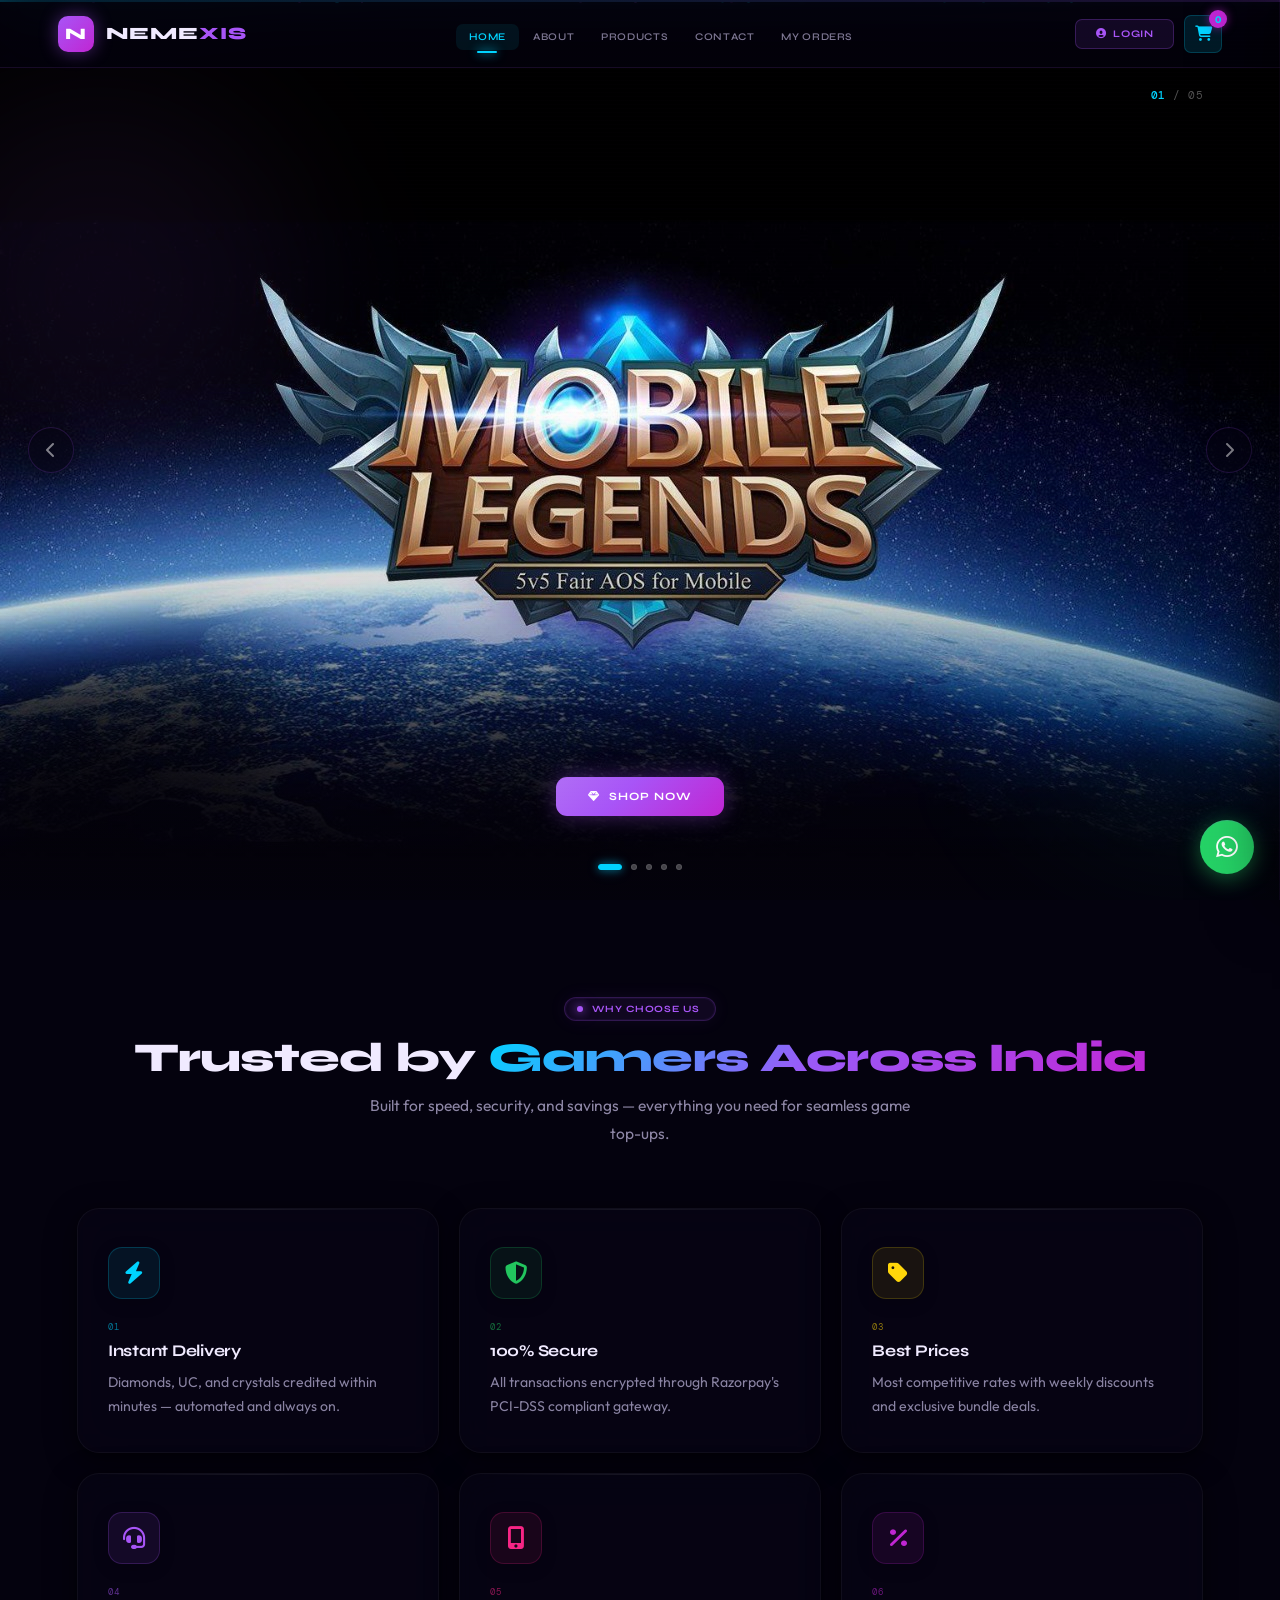
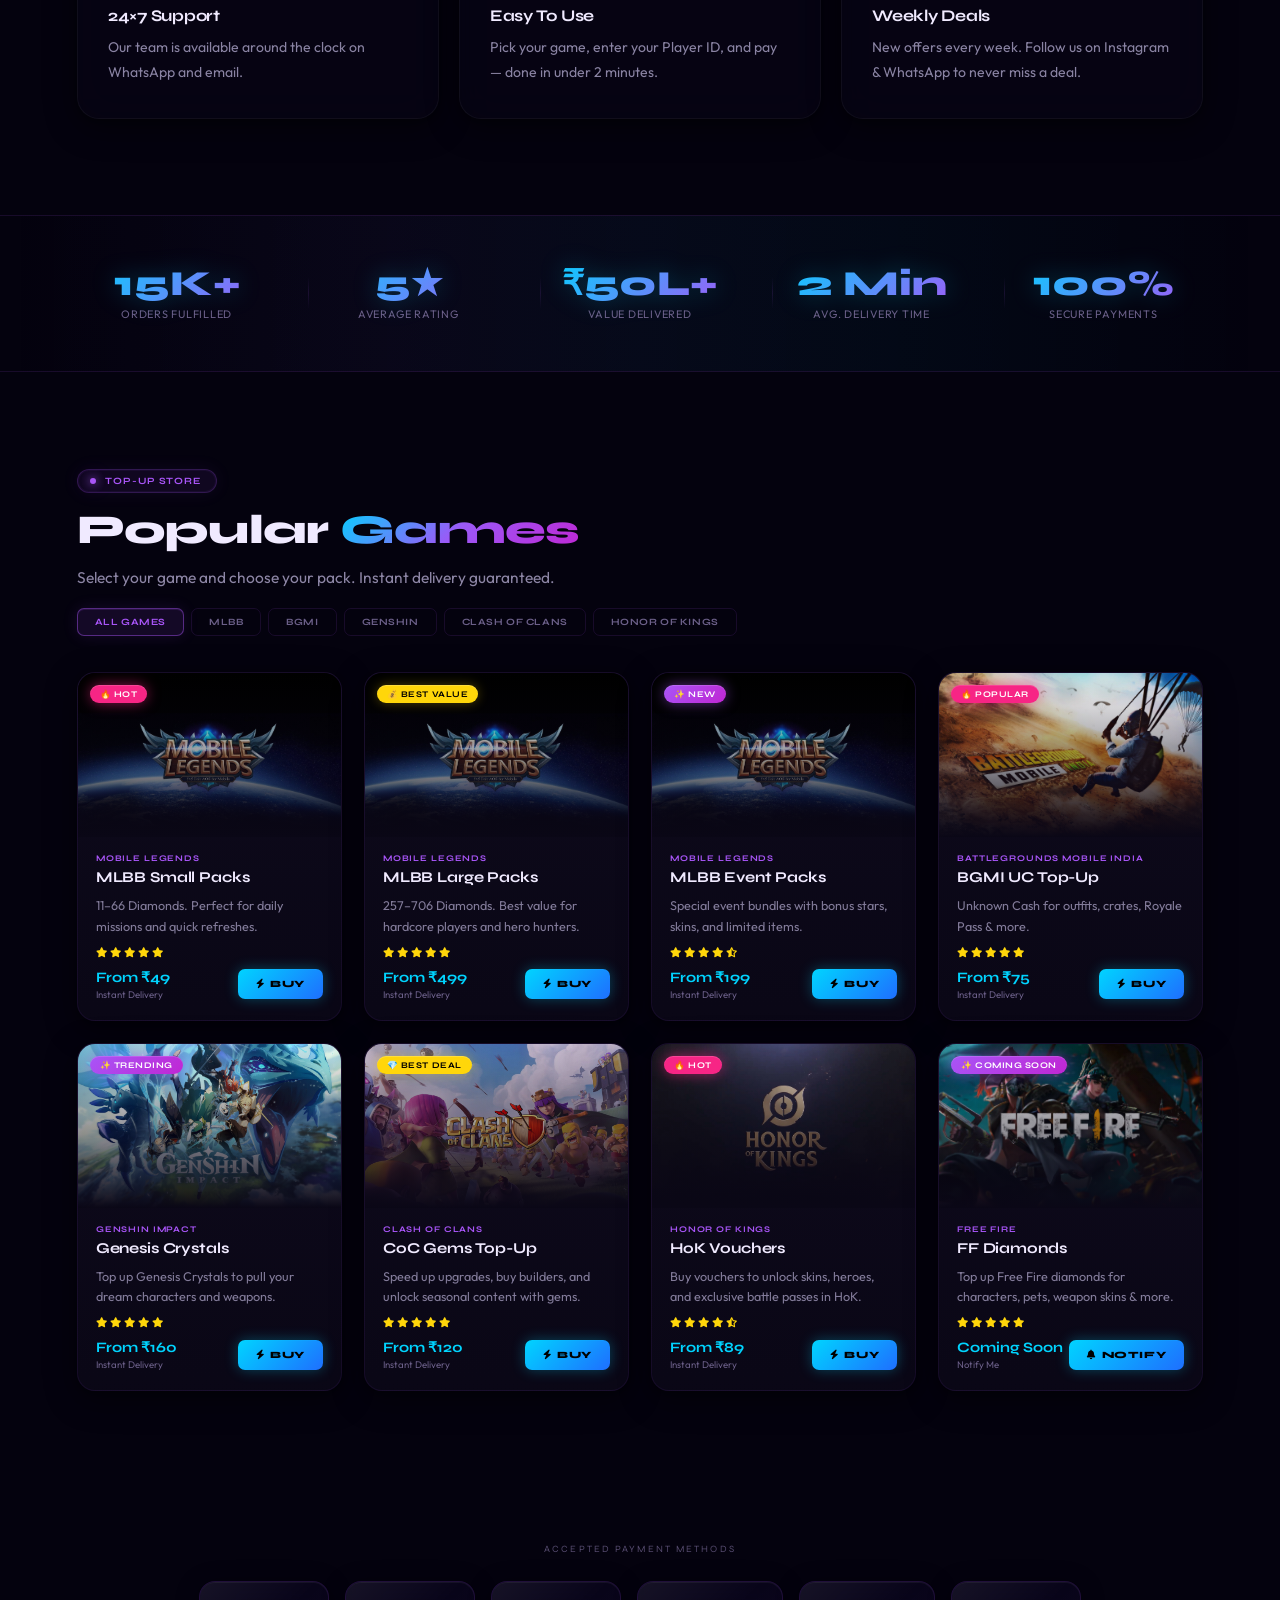
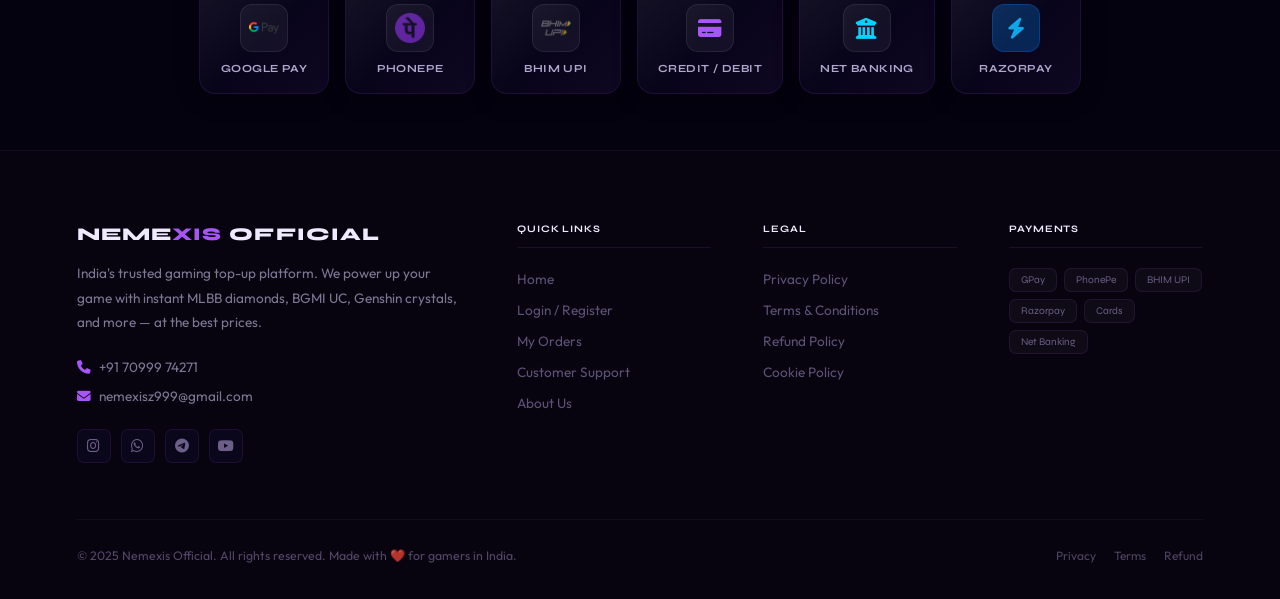
==== commit 7622a3a8: "Add files via upload" ====
--- a/frontend/index.html
+++ b/frontend/index.html
@@ -631,10 +631,16 @@
     @media (max-width: 768px) {
       .slider-arrow { width:38px; height:38px; font-size:0.85rem; }
       .slider-prev { left:12px; } .slider-next { right:12px; }
+      #hero { height: 55vw; min-height: 320px; max-height: 480px; }
+      .slide-img { background-position: center top; }
     }
     @media (max-width: 520px) {
       .slider-counter { display:none; }
-      .slide-content { padding-bottom:68px; }
+      .slide-content { padding-bottom:56px; }
+      #hero { height: 60vw; min-height: 280px; max-height: 420px; }
+      .slide-actions { gap: 10px; }
+      .slide-actions .btn-primary { padding: 10px 20px; font-size: 0.65rem; }
+      .slide-actions .btn-secondary { padding: 9px 16px; font-size: 0.65rem; }
     }
 
     /* ============================================================
@@ -2531,7 +2537,7 @@
     <nav>
       <ul id="navbar">
         <li><a href="#hero" class="active nav-link">Home</a></li>
-        <li><a href="#features" class="nav-link">About</a></li>
+        <li><a href="about.html" class="nav-link">About</a></li>
         <li><a href="#products" class="nav-link">Products</a></li>
         <li><a href="contact.html">Contact</a></li>
         <li><a href="Orders.html">My Orders</a></li>
@@ -2924,7 +2930,7 @@
         </div>
         <div class="social-row">
           <a href="#" class="social-btn" aria-label="Instagram"><i class="fab fa-instagram"></i></a>
-          <a href="https://wa.me/917099974271" target="_blank" class="social-btn" aria-label="WhatsApp"><i class="fab fa-whatsapp"></i></a>
+          <a href="https://wa.me/919707539039" target="_blank" class="social-btn" aria-label="WhatsApp"><i class="fab fa-whatsapp"></i></a>
           <a href="#" class="social-btn" aria-label="Telegram"><i class="fab fa-telegram"></i></a>
           <a href="#" class="social-btn" aria-label="YouTube"><i class="fab fa-youtube"></i></a>
         </div>
@@ -2937,15 +2943,16 @@
           <li><a href="Orders.html">My Orders</a></li>
           <li><a href="contact.html">Customer Support</a></li>
           <li><a href="about.html">About Us</a></li>
+          
         </ul>
       </div>
       <div class="footer-col">
         <h4>Legal</h4>
         <ul>
-          <li><a href="#">Privacy Policy</a></li>
-          <li><a href="#">Terms & Conditions</a></li>
-          <li><a href="#">Refund Policy</a></li>
-          <li><a href="#">Cookie Policy</a></li>
+          <li><a href="privacy.html">Privacy Policy</a></li>
+          <li><a href="terms.html">Terms & Conditions</a></li>
+          <li><a href="refund.html">Refund Policy</a></li>
+          <li><a href="cookies.html">Cookie Policy</a></li>
         </ul>
       </div>
       <div class="footer-col">
@@ -3126,7 +3133,7 @@
        ADDED: API & CONFIG CONSTANTS
        Change BASE_URL if your backend runs on a different port or host
     ============================================================ */
-    const BASE_URL = 'https://nemexis-backend.onrender.com/';
+    const BASE_URL = '';
 
     /* ============================================================
        ADDED: AUTH HELPERS
